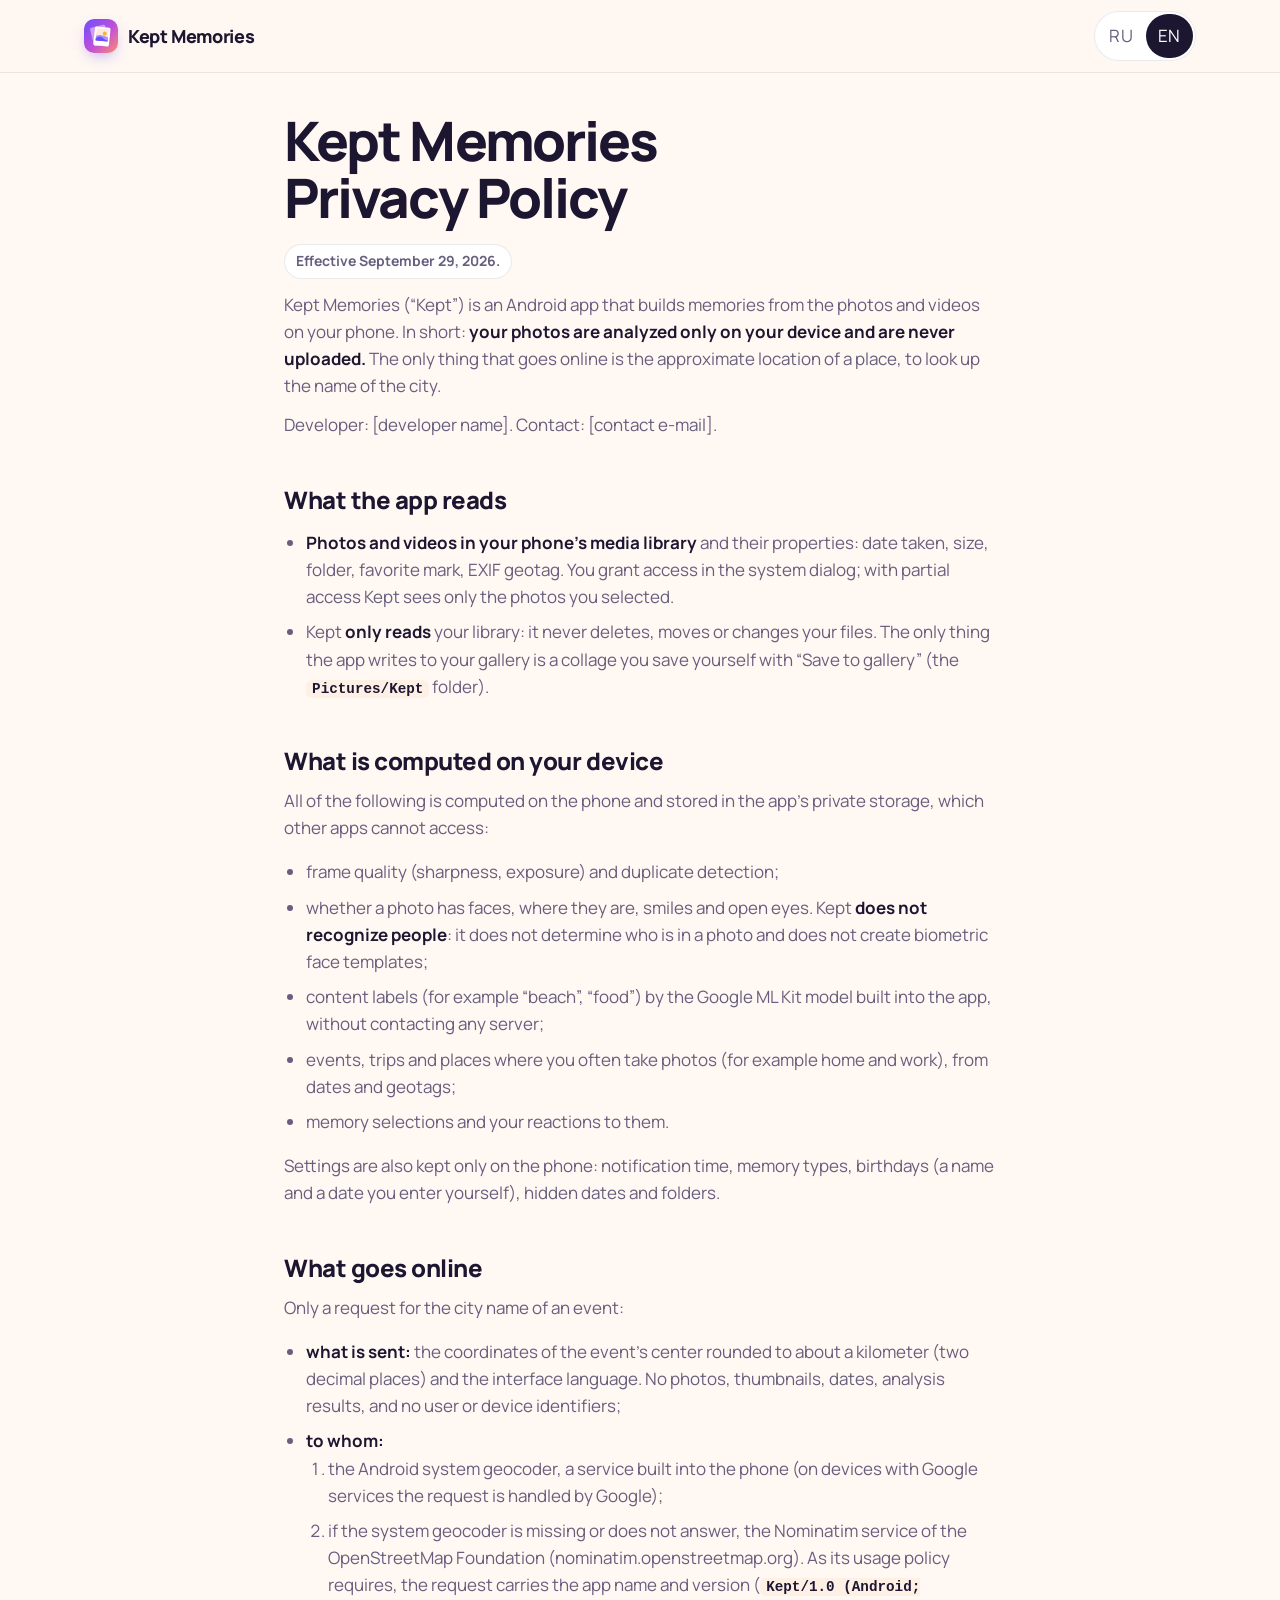
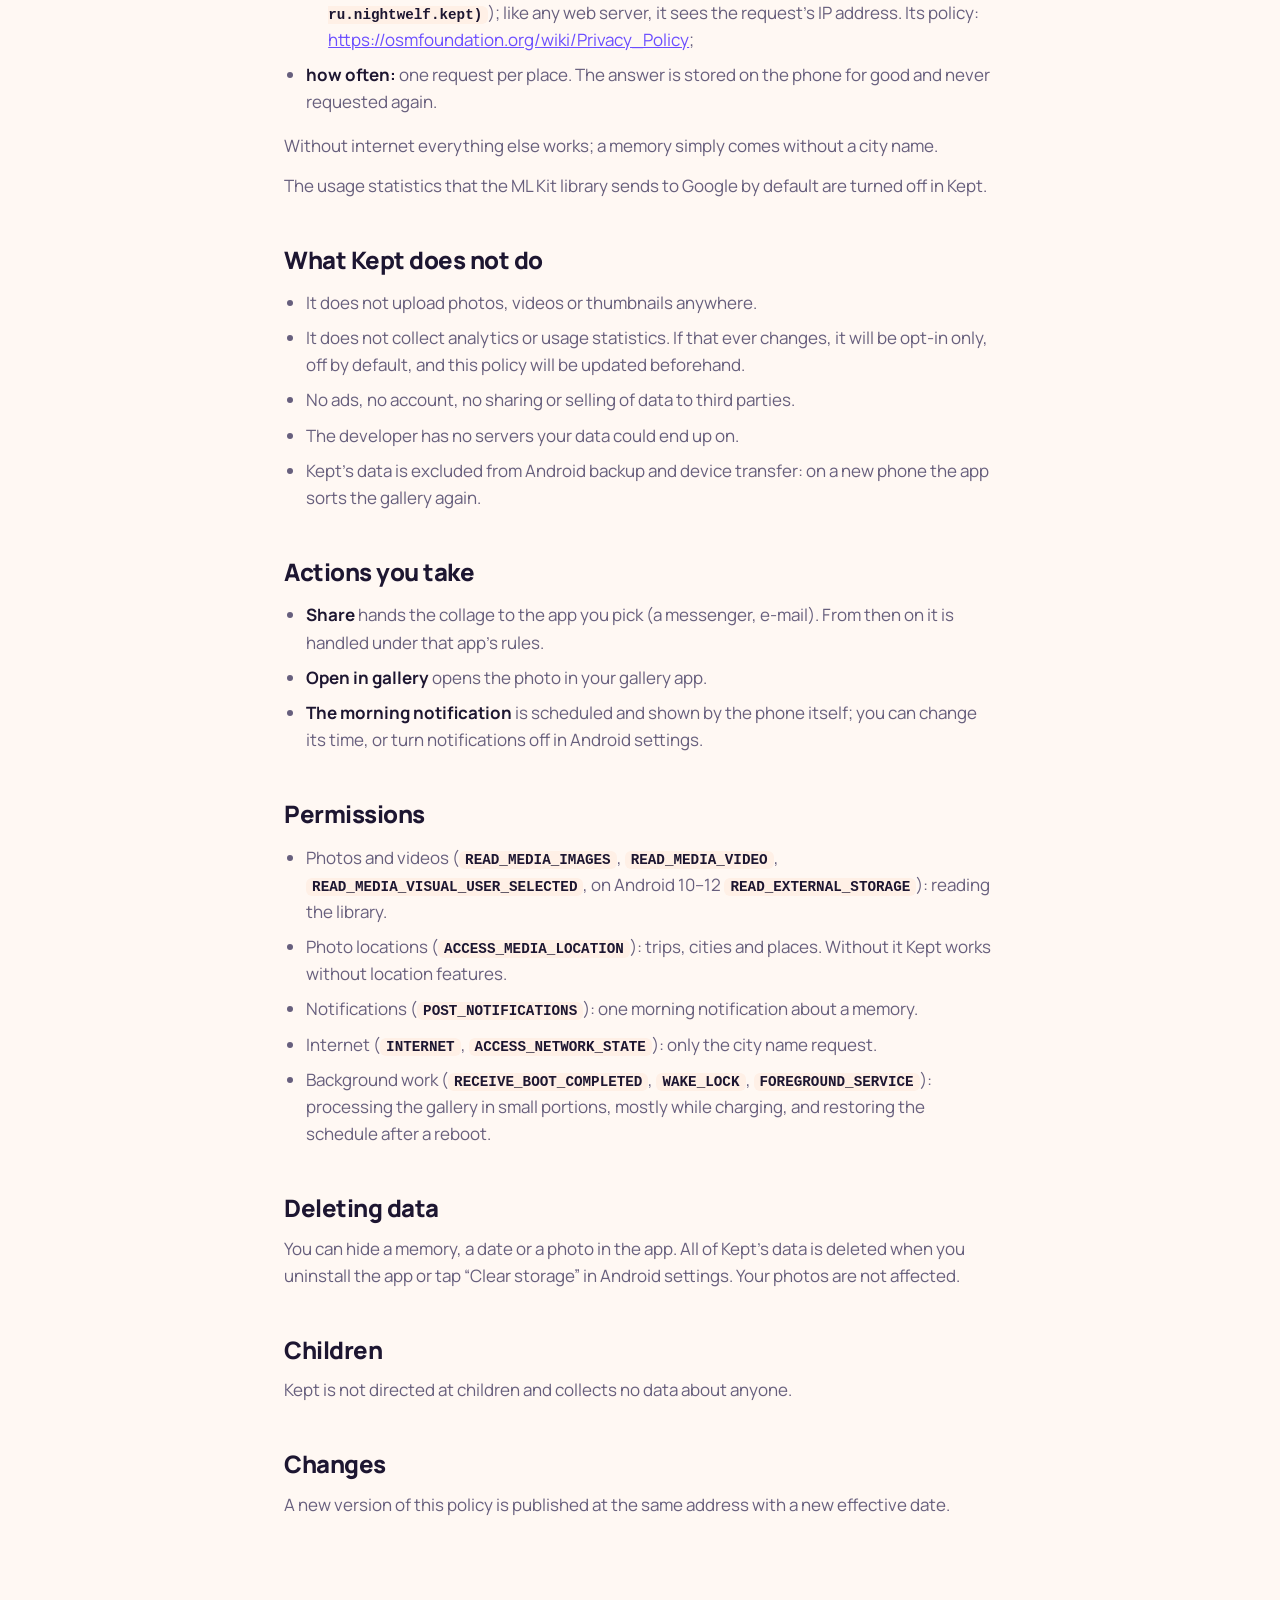
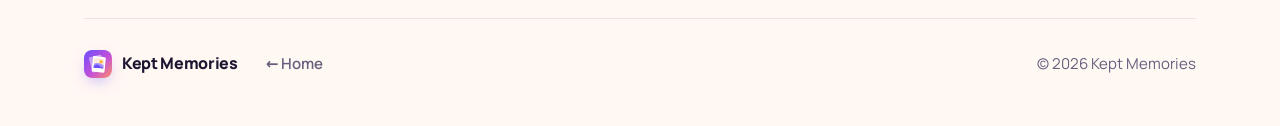
==== privacy-en.html @ e90a2838 "init" ====
<!doctype html>
<html lang="en">
<head>
  <meta charset="utf-8">
  <meta name="viewport" content="width=device-width, initial-scale=1">
  <title>Privacy Policy — Kept Memories</title>
  <meta name="description" content="How Kept Memories handles data: photos are analyzed only on your phone and never uploaded.">
  <meta name="theme-color" content="#6b4eff">
  <link rel="icon" href="assets/favicon.svg" type="image/svg+xml">
  <link rel="apple-touch-icon" href="assets/apple-touch-icon.png">
  <link rel="stylesheet" href="assets/style.css">
</head>
<body>

<header class="header is-scrolled">
  <div class="wrap">
    <a class="brand" href="./?lang=en"><img src="assets/favicon.svg" alt="" width="34" height="34"><span>Kept Memories</span></a>
    <nav class="lang" style="margin-left:auto" aria-label="Language">
      <a href="privacy.html">RU</a>
      <a href="privacy-en.html" aria-current="true">EN</a>
    </nav>
  </div>
</header>

<!-- The policy itself: edit it here, this page is its only copy. -->
<main class="wrap doc">
<h1 id="kept-memories-privacy-policy">Kept Memories Privacy Policy</h1>
<p>Effective September 29, 2026.</p>
<p>Kept Memories (“Kept”) is an Android app that builds memories from the photos and videos on your phone. In short: <strong>your photos are analyzed only on your device and are never uploaded.</strong> The only thing that goes online is the approximate location of a place, to look up the name of the city.</p>
<p>Developer: [developer name]. Contact: [contact e-mail].</p>
<h2 id="what-the-app-reads">What the app reads</h2>
<ul>
<li><strong>Photos and videos in your phone’s media library</strong> and their properties: date taken, size, folder, favorite mark, EXIF geotag. You grant access in the system dialog; with partial access Kept sees only the photos you selected.</li>
<li>Kept <strong>only reads</strong> your library: it never deletes, moves or changes your files. The only thing the app writes to your gallery is a collage you save yourself with “Save to gallery” (the <code>Pictures/Kept</code> folder).</li>
</ul>
<h2 id="what-is-computed-on-your-device">What is computed on your device</h2>
<p>All of the following is computed on the phone and stored in the app’s private storage, which other apps cannot access:</p>
<ul>
<li>frame quality (sharpness, exposure) and duplicate detection;</li>
<li>whether a photo has faces, where they are, smiles and open eyes. Kept <strong>does not recognize people</strong>: it does not determine who is in a photo and does not create biometric face templates;</li>
<li>content labels (for example “beach”, “food”) by the Google ML Kit model built into the app, without contacting any server;</li>
<li>events, trips and places where you often take photos (for example home and work), from dates and geotags;</li>
<li>memory selections and your reactions to them.</li>
</ul>
<p>Settings are also kept only on the phone: notification time, memory types, birthdays (a name and a date you enter yourself), hidden dates and folders.</p>
<h2 id="what-goes-online">What goes online</h2>
<p>Only a request for the city name of an event:</p>
<ul>
<li><strong>what is sent:</strong> the coordinates of the event’s center rounded to about a kilometer (two decimal places) and the interface language. No photos, thumbnails, dates, analysis results, and no user or device identifiers;</li>
<li><strong>to whom:</strong>
<ol type="1">
<li>the Android system geocoder, a service built into the phone (on devices with Google services the request is handled by Google);</li>
<li>if the system geocoder is missing or does not answer, the Nominatim service of the OpenStreetMap Foundation (nominatim.openstreetmap.org). As its usage policy requires, the request carries the app name and version (<code>Kept/1.0 (Android; ru.nightwelf.kept)</code>); like any web server, it sees the request’s IP address. Its policy: <a href="https://osmfoundation.org/wiki/Privacy_Policy" class="uri">https://osmfoundation.org/wiki/Privacy_Policy</a>;</li>
</ol></li>
<li><strong>how often:</strong> one request per place. The answer is stored on the phone for good and never requested again.</li>
</ul>
<p>Without internet everything else works; a memory simply comes without a city name.</p>
<p>The usage statistics that the ML Kit library sends to Google by default are turned off in Kept.</p>
<h2 id="what-kept-does-not-do">What Kept does not do</h2>
<ul>
<li>It does not upload photos, videos or thumbnails anywhere.</li>
<li>It does not collect analytics or usage statistics. If that ever changes, it will be opt-in only, off by default, and this policy will be updated beforehand.</li>
<li>No ads, no account, no sharing or selling of data to third parties.</li>
<li>The developer has no servers your data could end up on.</li>
<li>Kept’s data is excluded from Android backup and device transfer: on a new phone the app sorts the gallery again.</li>
</ul>
<h2 id="actions-you-take">Actions you take</h2>
<ul>
<li><strong>Share</strong> hands the collage to the app you pick (a messenger, e-mail). From then on it is handled under that app’s rules.</li>
<li><strong>Open in gallery</strong> opens the photo in your gallery app.</li>
<li><strong>The morning notification</strong> is scheduled and shown by the phone itself; you can change its time, or turn notifications off in Android settings.</li>
</ul>
<h2 id="permissions">Permissions</h2>
<ul>
<li>Photos and videos (<code>READ_MEDIA_IMAGES</code>, <code>READ_MEDIA_VIDEO</code>, <code>READ_MEDIA_VISUAL_USER_SELECTED</code>, on Android 10–12 <code>READ_EXTERNAL_STORAGE</code>): reading the library.</li>
<li>Photo locations (<code>ACCESS_MEDIA_LOCATION</code>): trips, cities and places. Without it Kept works without location features.</li>
<li>Notifications (<code>POST_NOTIFICATIONS</code>): one morning notification about a memory.</li>
<li>Internet (<code>INTERNET</code>, <code>ACCESS_NETWORK_STATE</code>): only the city name request.</li>
<li>Background work (<code>RECEIVE_BOOT_COMPLETED</code>, <code>WAKE_LOCK</code>, <code>FOREGROUND_SERVICE</code>): processing the gallery in small portions, mostly while charging, and restoring the schedule after a reboot.</li>
</ul>
<h2 id="deleting-data">Deleting data</h2>
<p>You can hide a memory, a date or a photo in the app. All of Kept’s data is deleted when you uninstall the app or tap “Clear storage” in Android settings. Your photos are not affected.</p>
<h2 id="children">Children</h2>
<p>Kept is not directed at children and collects no data about anyone.</p>
<h2 id="changes">Changes</h2>
<p>A new version of this policy is published at the same address with a new effective date.</p>
</main>

<footer class="footer">
  <div class="wrap">
    <a class="brand" href="./?lang=en"><img src="assets/favicon.svg" alt="" width="28" height="28"><span>Kept Memories</span></a>
    <a href="./?lang=en">← Home</a>
    <span class="copy">© 2026 Kept Memories</span>
  </div>
</footer>

</body>
</html>
---- assets/style.css ----
/* Kept Memories — site styles. Fonts are self-hosted: a privacy site does
   not hand visitors' IPs to a font CDN. */

@font-face {
  font-family: "Manrope";
  src: url("fonts/manrope-cyrillic.woff2") format("woff2");
  font-weight: 400 800;
  font-display: swap;
  unicode-range: U+0301, U+0400-045F, U+0490-0491, U+04B0-04B1, U+2116;
}
@font-face {
  font-family: "Manrope";
  src: url("fonts/manrope-latin.woff2") format("woff2");
  font-weight: 400 800;
  font-display: swap;
  unicode-range: U+0000-00FF, U+0131, U+0152-0153, U+02BB-02BC, U+02C6, U+02DA,
    U+02DC, U+0304, U+0308, U+0329, U+2000-206F, U+20AC, U+2122, U+2191, U+2193,
    U+2212, U+2215, U+FEFF, U+FFFD;
}
@font-face {
  font-family: "Playfair Display";
  font-style: italic;
  src: url("fonts/playfair-display-cyrillic.woff2") format("woff2");
  font-weight: 500 700;
  font-display: swap;
  unicode-range: U+0301, U+0400-045F, U+0490-0491, U+04B0-04B1, U+2116;
}
@font-face {
  font-family: "Playfair Display";
  font-style: italic;
  src: url("fonts/playfair-display-latin.woff2") format("woff2");
  font-weight: 500 700;
  font-display: swap;
  unicode-range: U+0000-00FF, U+0131, U+0152-0153, U+02BB-02BC, U+02C6, U+02DA,
    U+02DC, U+0304, U+0308, U+0329, U+2000-206F, U+20AC, U+2122, U+2191, U+2193,
    U+2212, U+2215, U+FEFF, U+FFFD;
}

:root {
  --violet: #6b4eff;
  --magenta: #c24fd8;
  --coral: #ff8f6b;
  --sun: #ffb02e;
  --grad: linear-gradient(115deg, var(--violet) 0%, var(--magenta) 52%, var(--coral) 100%);

  --bg: #fff8f3;
  --bg-soft: #fff0e6;
  --surface: #ffffff;
  --text: #1d1631;
  --muted: #675f7d;
  --line: rgba(29, 22, 49, 0.09);
  --shadow: 0 1px 2px rgba(29, 22, 49, 0.04), 0 24px 48px -24px rgba(76, 44, 170, 0.28);
  --btn-bg: #1d1631;
  --btn-text: #ffffff;

  --radius: 28px;
  --wrap: 1160px;
  --gutter: 24px;
  --ease: cubic-bezier(0.2, 0.7, 0.2, 1);

  color-scheme: light;
}

@media (prefers-color-scheme: dark) {
  :root {
    --bg: #0e0a19;
    --bg-soft: #150f25;
    --surface: #1a1330;
    --text: #f4efff;
    --muted: #a99fc4;
    --line: rgba(255, 255, 255, 0.09);
    --shadow: 0 1px 2px rgba(0, 0, 0, 0.3), 0 24px 48px -24px rgba(0, 0, 0, 0.7);
    --btn-bg: #ffffff;
    --btn-text: #1d1631;
    color-scheme: dark;
  }
}

/* Both languages live in the page; the other one is hidden. */
html[lang="ru"] [lang="en"],
html[lang="en"] [lang="ru"] {
  display: none !important;
}

*,
*::before,
*::after {
  box-sizing: border-box;
}

html {
  scroll-behavior: smooth;
  scroll-padding-top: 88px;
  -webkit-text-size-adjust: 100%;
}

body {
  margin: 0;
  background: var(--bg);
  color: var(--text);
  font: 400 17px/1.6 "Manrope", system-ui, -apple-system, "Segoe UI", Roboto, sans-serif;
  -webkit-font-smoothing: antialiased;
  overflow-x: hidden;
}

img,
svg {
  display: block;
  max-width: 100%;
}

a {
  color: inherit;
}

:focus-visible {
  outline: 3px solid var(--violet);
  outline-offset: 3px;
  border-radius: 8px;
}

h1,
h2,
h3 {
  margin: 0;
  font-weight: 800;
  letter-spacing: -0.035em;
  line-height: 1.05;
  text-wrap: balance;
}

p {
  margin: 0;
  text-wrap: pretty;
}

em {
  font-family: "Playfair Display", Georgia, serif;
  font-style: italic;
  font-weight: 600;
  letter-spacing: -0.01em;
  background: var(--grad);
  -webkit-background-clip: text;
  background-clip: text;
  color: transparent;
  padding: 0 0.04em;
}

.wrap {
  width: 100%;
  max-width: var(--wrap);
  margin: 0 auto;
  padding: 0 var(--gutter);
}

.ic {
  width: 24px;
  height: 24px;
  fill: currentColor;
  flex: none;
}

.sprite {
  position: absolute;
  width: 0;
  height: 0;
  overflow: hidden;
}

.skip {
  position: absolute;
  left: -999px;
  top: 8px;
  z-index: 100;
  padding: 10px 16px;
  border-radius: 12px;
  background: var(--btn-bg);
  color: var(--btn-text);
}
.skip:focus {
  left: 8px;
}

/* ---------- Header ---------- */

.header {
  position: sticky;
  top: 0;
  z-index: 50;
  transition: background-color 0.3s, box-shadow 0.3s;
}
.header.is-scrolled {
  background: color-mix(in srgb, var(--bg) 78%, transparent);
  -webkit-backdrop-filter: saturate(160%) blur(16px);
  backdrop-filter: saturate(160%) blur(16px);
  box-shadow: 0 1px 0 var(--line);
}
.header .wrap {
  display: flex;
  align-items: center;
  gap: 24px;
  height: 72px;
}

.brand {
  display: inline-flex;
  align-items: center;
  gap: 10px;
  font-weight: 800;
  font-size: 18px;
  letter-spacing: -0.02em;
  text-decoration: none;
}
.brand img {
  width: 34px;
  height: 34px;
  border-radius: 10px;
  box-shadow: 0 6px 16px -6px rgba(107, 78, 255, 0.6);
}

.nav {
  display: flex;
  gap: 28px;
  margin-left: auto;
}
.nav a {
  color: var(--muted);
  font-size: 15px;
  font-weight: 600;
  text-decoration: none;
  transition: color 0.2s;
}
.nav a:hover {
  color: var(--text);
}

.lang {
  display: inline-flex;
  padding: 3px;
  border-radius: 999px;
  background: var(--surface);
  box-shadow: inset 0 0 0 1px var(--line);
}
.lang button,
.lang a {
  border: 0;
  background: none;
  color: var(--muted);
  font: 700 13px/1 inherit;
  font-family: inherit;
  letter-spacing: 0.04em;
  padding: 8px 12px;
  border-radius: 999px;
  cursor: pointer;
  text-decoration: none;
  transition: background-color 0.2s, color 0.2s;
}
.lang [aria-pressed="true"],
.lang [aria-current="true"] {
  background: var(--btn-bg);
  color: var(--btn-text);
}

/* ---------- Hero ---------- */

.hero {
  position: relative;
  padding: 40px 0 24px;
  isolation: isolate;
}

.aurora {
  position: absolute;
  inset: -120px 0 0;
  z-index: -1;
  overflow: hidden;
  pointer-events: none;
}
.aurora span {
  position: absolute;
  border-radius: 50%;
  filter: blur(70px);
  opacity: 0.55;
  animation: drift 22s var(--ease) infinite alternate;
}
.aurora span:nth-child(1) {
  width: 520px;
  height: 520px;
  left: -140px;
  top: 40px;
  background: #b9a8ff;
}
.aurora span:nth-child(2) {
  width: 460px;
  height: 460px;
  right: -80px;
  top: -40px;
  background: #ffc2a8;
  animation-delay: -7s;
}
.aurora span:nth-child(3) {
  width: 420px;
  height: 420px;
  left: 45%;
  top: 360px;
  background: #f3b0ea;
  animation-delay: -14s;
}
@media (prefers-color-scheme: dark) {
  .aurora span {
    opacity: 0.28;
  }
}
@keyframes drift {
  to {
    transform: translate(60px, 40px) scale(1.15);
  }
}

.hero .wrap {
  display: grid;
  grid-template-columns: 1.05fr 1fr;
  align-items: center;
  gap: 48px;
}

.eyebrow {
  display: inline-flex;
  align-items: center;
  gap: 8px;
  padding: 7px 14px 7px 8px;
  border-radius: 999px;
  background: var(--surface);
  box-shadow: inset 0 0 0 1px var(--line), var(--shadow);
  font-size: 14px;
  font-weight: 700;
  color: var(--muted);
}
.eyebrow i {
  display: grid;
  place-items: center;
  width: 24px;
  height: 24px;
  border-radius: 50%;
  background: var(--grad);
  color: #fff;
}
.eyebrow .ic {
  width: 14px;
  height: 14px;
}

.hero h1 {
  margin: 22px 0 22px;
  font-size: clamp(2.6rem, 1.4rem + 3.8vw, 4.4rem);
  line-height: 1.02;
}
.lead {
  max-width: 34em;
  font-size: clamp(1.05rem, 0.98rem + 0.35vw, 1.22rem);
  color: var(--muted);
}

.stores {
  display: flex;
  flex-wrap: wrap;
  gap: 12px;
  margin-top: 34px;
}
.store {
  display: inline-flex;
  align-items: center;
  gap: 12px;
  min-width: 190px;
  padding: 12px 22px 12px 16px;
  border-radius: 18px;
  background: var(--btn-bg);
  color: var(--btn-text);
  text-decoration: none;
  line-height: 1.15;
  box-shadow: 0 18px 32px -18px rgba(29, 22, 49, 0.7);
  transition: transform 0.25s var(--ease), box-shadow 0.25s;
}
.store:hover {
  transform: translateY(-2px);
}
.store small {
  display: block;
  font-size: 12px;
  font-weight: 600;
  opacity: 0.7;
}
.store b {
  font-size: 18px;
  font-weight: 800;
  letter-spacing: -0.01em;
}
.store .ic {
  width: 28px;
  height: 28px;
}
.store[aria-disabled="true"] {
  cursor: default;
}

.facts {
  display: flex;
  flex-wrap: wrap;
  gap: 8px 22px;
  margin: 26px 0 0;
  padding: 0;
  list-style: none;
  color: var(--muted);
  font-size: 15px;
  font-weight: 600;
}
.facts li {
  display: inline-flex;
  align-items: center;
  gap: 7px;
}
.facts .ic {
  width: 18px;
  height: 18px;
  color: var(--violet);
}

/* Hero visual: phone with a story, a notification, two polaroids. */

.visual {
  position: relative;
  display: grid;
  place-items: center;
  min-height: 680px;
  perspective: 1400px;
}

.phone {
  position: relative;
  z-index: 2;
  width: 300px;
  height: 624px;
  padding: 11px;
  border-radius: 52px;
  background: linear-gradient(145deg, #2a2240, #0b0814 60%);
  box-shadow:
    inset 0 0 0 1.5px rgba(255, 255, 255, 0.14),
    0 60px 90px -40px rgba(60, 30, 140, 0.55),
    0 30px 50px -30px rgba(0, 0, 0, 0.5);
  transform: rotateX(var(--rx, 0deg)) rotateY(var(--ry, 0deg));
  transition: transform 0.6s var(--ease);
  cursor: pointer;
  user-select: none;
  -webkit-tap-highlight-color: transparent;
}
.screen {
  position: relative;
  height: 100%;
  border-radius: 42px;
  overflow: hidden;
  background: #0b0814;
}
.slide {
  position: absolute;
  inset: 0;
  margin: 0;
  opacity: 0;
  transition: opacity 0.7s ease;
}
.slide.is-active {
  opacity: 1;
}
.slide > svg {
  width: 100%;
  height: 100%;
  transform-origin: var(--ox, 50%) var(--oy, 50%);
}
.slide.is-active > svg {
  animation: kenburns 5.6s ease-out both;
}
@keyframes kenburns {
  from {
    transform: scale(1.02);
  }
  to {
    transform: scale(1.14);
  }
}
.screen::before,
.screen::after {
  content: "";
  position: absolute;
  left: 0;
  right: 0;
  z-index: 1;
  pointer-events: none;
}
.screen::before {
  top: 0;
  height: 130px;
  background: linear-gradient(rgba(10, 6, 24, 0.5), transparent);
}
.screen::after {
  bottom: 0;
  height: 240px;
  background: linear-gradient(transparent, rgba(10, 6, 24, 0.72));
}

.status {
  position: absolute;
  z-index: 2;
  top: 14px;
  left: 28px;
  right: 24px;
  display: flex;
  align-items: center;
  justify-content: space-between;
  color: #fff;
  font-size: 13px;
  font-weight: 700;
}
.status i {
  width: 88px;
  height: 24px;
  border-radius: 999px;
  background: #000;
}
.status span:last-child {
  display: flex;
  gap: 4px;
}
.status span:last-child b {
  width: 5px;
  border-radius: 2px;
  background: #fff;
}

.bars {
  position: absolute;
  z-index: 2;
  top: 52px;
  left: 16px;
  right: 16px;
  display: flex;
  gap: 5px;
}
.bars i {
  flex: 1;
  height: 3px;
  border-radius: 3px;
  background: rgba(255, 255, 255, 0.35);
  overflow: hidden;
}
.bars b {
  display: block;
  height: 100%;
  width: 0;
  background: #fff;
}
.bars i.is-done b {
  width: 100%;
}
.bars i.is-active b {
  animation: fill 5s linear forwards;
}
@keyframes fill {
  to {
    width: 100%;
  }
}
.phone:hover .bars b,
.phone:hover .slide > svg {
  animation-play-state: paused;
}

.caption {
  position: absolute;
  z-index: 2;
  left: 22px;
  right: 22px;
  bottom: 74px;
  color: #fff;
  transition: opacity 0.5s;
}
.slide:not(.is-active) .caption {
  opacity: 0;
}
.caption small {
  display: block;
  margin-bottom: 4px;
  font-size: 12px;
  font-weight: 700;
  letter-spacing: 0.06em;
  text-transform: uppercase;
  opacity: 0.8;
}
.caption strong {
  display: block;
  font-size: 27px;
  line-height: 1.1;
  font-weight: 800;
  letter-spacing: -0.03em;
}

.actions {
  position: absolute;
  z-index: 2;
  left: 22px;
  right: 22px;
  bottom: 24px;
  display: flex;
  gap: 10px;
  color: #fff;
}
.actions > span {
  display: grid;
  place-items: center;
  width: 38px;
  height: 38px;
  border-radius: 50%;
  background: rgba(255, 255, 255, 0.18);
  -webkit-backdrop-filter: blur(8px);
  backdrop-filter: blur(8px);
}
.actions > span:first-child {
  margin-right: auto;
  width: auto;
  padding: 0 14px;
  border-radius: 999px;
  font-size: 13px;
  font-weight: 700;
}
.actions .ic {
  width: 18px;
  height: 18px;
}

.notif {
  position: absolute;
  z-index: 3;
  top: 150px;
  left: -40px;
  display: flex;
  gap: 12px;
  width: 290px;
  padding: 14px 16px;
  border-radius: 22px;
  background: color-mix(in srgb, var(--surface) 82%, transparent);
  -webkit-backdrop-filter: blur(18px) saturate(160%);
  backdrop-filter: blur(18px) saturate(160%);
  box-shadow: inset 0 0 0 1px var(--line), 0 24px 40px -20px rgba(40, 20, 100, 0.45);
  font-size: 14px;
  line-height: 1.35;
  animation: float 7s ease-in-out infinite;
}
.notif img {
  width: 38px;
  height: 38px;
  border-radius: 11px;
}
.notif p {
  color: var(--muted);
}
.notif p:first-child {
  display: flex;
  justify-content: space-between;
  font-size: 12px;
  font-weight: 700;
}
.notif strong {
  display: block;
  color: var(--text);
  font-weight: 800;
}

.polaroid {
  position: absolute;
  z-index: 1;
  width: 172px;
  padding: 10px 10px 0;
  border-radius: 8px;
  background: #fff;
  box-shadow: 0 30px 50px -24px rgba(40, 20, 100, 0.5);
  animation: float 9s ease-in-out infinite;
}
.polaroid svg {
  width: 100%;
  aspect-ratio: 1;
  border-radius: 3px;
}
.polaroid figcaption {
  padding: 8px 2px 10px;
  color: #3a2f55;
  font: italic 600 17px/1.2 "Playfair Display", Georgia, serif;
  text-align: center;
}
.polaroid.p1 {
  right: -64px;
  top: 84px;
  rotate: 8deg;
  animation-delay: -3s;
}
.polaroid.p2 {
  left: -20px;
  bottom: -18px;
  rotate: -9deg;
  animation-delay: -6s;
}
@keyframes float {
  50% {
    translate: 0 -12px;
  }
}

/* ---------- Sections ---------- */

.section {
  padding: 110px 0;
}
.head {
  max-width: 760px;
  margin-bottom: 56px;
}
.kicker {
  display: inline-block;
  margin-bottom: 16px;
  color: var(--violet);
  font-size: 14px;
  font-weight: 800;
  letter-spacing: 0.12em;
  text-transform: uppercase;
}
.head h2 {
  font-size: clamp(2.1rem, 1.3rem + 2.8vw, 3.5rem);
}
.head p {
  margin-top: 18px;
  color: var(--muted);
  font-size: 1.12rem;
}

.card {
  position: relative;
  padding: 30px;
  border-radius: var(--radius);
  background: var(--surface);
  box-shadow: inset 0 0 0 1px var(--line), var(--shadow);
  transition: transform 0.35s var(--ease), box-shadow 0.35s;
}
.card h3 {
  font-size: 1.3rem;
  letter-spacing: -0.02em;
  line-height: 1.2;
}
.card p {
  margin-top: 10px;
  color: var(--muted);
}

/* Steps */

.steps {
  display: grid;
  grid-template-columns: repeat(3, 1fr);
  gap: 20px;
  counter-reset: step;
}
.step {
  padding-top: 34px;
}
.step::before {
  counter-increment: step;
  content: "0" counter(step);
  display: block;
  margin-bottom: 26px;
  font: italic 600 64px/1 "Playfair Display", Georgia, serif;
  background: var(--grad);
  -webkit-background-clip: text;
  background-clip: text;
  color: transparent;
}
.step .ic {
  position: absolute;
  top: 34px;
  right: 30px;
  width: 30px;
  height: 30px;
  color: var(--line);
  color: color-mix(in srgb, var(--violet) 30%, transparent);
}

/* Features bento */

.bento {
  display: grid;
  grid-template-columns: repeat(3, 1fr);
  gap: 20px;
}
.bento .card:hover {
  transform: translateY(-4px);
}
.badge {
  display: grid;
  place-items: center;
  width: 52px;
  height: 52px;
  margin-bottom: 22px;
  border-radius: 16px;
  color: #fff;
  background: linear-gradient(135deg, var(--c1, var(--violet)), var(--c2, var(--magenta)));
  box-shadow: 0 12px 24px -12px var(--c1, var(--violet));
}
.wide {
  grid-column: span 2;
  display: grid;
  grid-template-columns: 1fr 1.15fr;
  gap: 28px;
  align-items: center;
  overflow: hidden;
}

.tiles {
  display: grid;
  grid-template-columns: repeat(4, 1fr);
  gap: 10px;
}
.tile {
  position: relative;
  aspect-ratio: 1;
  border-radius: 14px;
  overflow: hidden;
  background: var(--bg-soft);
  transition:
    filter 0.6s var(--ease) var(--d, 0s),
    opacity 0.6s var(--ease) var(--d, 0s),
    transform 0.6s var(--ease) var(--d, 0s);
}
.tile svg {
  width: 100%;
  height: 100%;
}
.tile.bad {
  display: grid;
  place-items: center;
  align-content: center;
  gap: 4px;
  color: var(--muted);
  font-size: 11px;
  font-weight: 700;
  text-align: center;
  box-shadow: inset 0 0 0 1px var(--line);
}
.tile.bad svg {
  width: 26px;
  height: 26px;
}
.tile::after {
  position: absolute;
  top: 6px;
  right: 6px;
  display: grid;
  place-items: center;
  width: 20px;
  height: 20px;
  border-radius: 50%;
  font-size: 12px;
  font-weight: 800;
  line-height: 1;
  color: #fff;
  opacity: 0;
  transform: scale(0.4);
  transition: opacity 0.4s var(--ease) var(--d, 0s), transform 0.4s var(--ease) var(--d, 0s);
}
.tile.good::after {
  content: "✓";
  background: #22b573;
}
.tile.bad::after {
  content: "✕";
  background: #e5484d;
}
.is-in .tile::after {
  opacity: 1;
  transform: none;
}
.is-in .tile.bad {
  filter: grayscale(1);
  opacity: 0.4;
  transform: scale(0.9);
}

/* Privacy */

.privacy {
  padding: 40px 0;
}
.island {
  position: relative;
  overflow: hidden;
  padding: 80px 64px;
  border-radius: 44px;
  background: #120c24;
  color: #f4efff;
  isolation: isolate;
  box-shadow: inset 0 0 0 1px rgba(255, 255, 255, 0.06);
}
.island::before,
.island::after {
  content: "";
  position: absolute;
  z-index: -1;
  border-radius: 50%;
  filter: blur(80px);
}
.island::before {
  width: 520px;
  height: 520px;
  right: -160px;
  top: -200px;
  background: rgba(107, 78, 255, 0.55);
}
.island::after {
  width: 420px;
  height: 420px;
  left: -140px;
  bottom: -220px;
  background: rgba(194, 79, 216, 0.4);
}
.island .kicker {
  color: #b9a8ff;
}
.island .head p,
.island .muted {
  color: #b7aed2;
}

.privacy-grid {
  display: grid;
  grid-template-columns: 1fr 1.2fr;
  gap: 48px;
  align-items: start;
}
.checks {
  display: grid;
  gap: 16px;
  margin: 0;
  padding: 0;
  list-style: none;
  font-weight: 600;
}
.checks li {
  display: flex;
  gap: 14px;
  align-items: flex-start;
}
.checks .ic {
  width: 26px;
  height: 26px;
  padding: 4px;
  border-radius: 50%;
  background: rgba(185, 168, 255, 0.16);
  color: #cbbfff;
}

.flow {
  display: grid;
  grid-template-columns: 1fr 120px 1fr;
  align-items: center;
  gap: 0;
}
.node {
  padding: 22px;
  border-radius: 24px;
  background: rgba(255, 255, 255, 0.05);
  box-shadow: inset 0 0 0 1px rgba(255, 255, 255, 0.1);
}
.node-title {
  display: flex;
  align-items: center;
  gap: 8px;
  margin-bottom: 12px;
  font-weight: 800;
}
.node-title .ic {
  width: 20px;
  height: 20px;
  color: #cbbfff;
}
.node ul {
  display: grid;
  gap: 8px;
  margin: 0;
  padding: 0;
  list-style: none;
  font-size: 14px;
  color: #d9d2ee;
}
.node li {
  padding: 8px 12px;
  border-radius: 12px;
  background: rgba(255, 255, 255, 0.06);
}
.node p {
  font-size: 14px;
  color: #b7aed2;
}
.node-note {
  display: flex;
  align-items: center;
  gap: 6px;
  margin-top: 12px;
  font-size: 13px;
  font-weight: 700;
  color: #8ee6b7;
}
.node-note .ic {
  width: 16px;
  height: 16px;
}

.track {
  position: relative;
  height: 44px;
  margin: 0 -1px;
}
.track::before {
  content: "";
  position: absolute;
  left: 0;
  right: 0;
  top: 50%;
  height: 2px;
  background: repeating-linear-gradient(90deg, rgba(255, 255, 255, 0.35) 0 6px, transparent 6px 12px);
}
.chip {
  position: absolute;
  top: 50%;
  left: 0;
  padding: 6px 10px;
  border-radius: 999px;
  font-size: 12px;
  font-weight: 800;
  white-space: nowrap;
  translate: 0 -50%;
  opacity: 0;
  animation: 6s var(--ease) infinite;
}
.chip-out {
  background: #fff;
  color: #1d1631;
  animation-name: go;
}
.chip-in {
  background: var(--grad);
  color: #fff;
  animation-name: back;
}
@keyframes go {
  0% {
    left: 0;
    transform: translateX(-30%);
    opacity: 0;
  }
  8% {
    opacity: 1;
  }
  40% {
    opacity: 1;
  }
  46%,
  100% {
    left: 100%;
    transform: translateX(-70%);
    opacity: 0;
  }
}
@keyframes back {
  0%,
  50% {
    left: 100%;
    transform: translateX(-70%);
    opacity: 0;
  }
  58% {
    opacity: 1;
  }
  90% {
    opacity: 1;
  }
  96%,
  100% {
    left: 0;
    transform: translateX(-30%);
    opacity: 0;
  }
}

.flow-foot {
  margin-top: 26px;
  font-size: 15px;
}
.more {
  display: inline-flex;
  align-items: center;
  gap: 6px;
  margin-top: 18px;
  color: #fff;
  font-weight: 800;
  text-decoration: none;
  border-bottom: 2px solid rgba(255, 255, 255, 0.3);
  transition: border-color 0.2s;
}
.more:hover {
  border-color: #fff;
}
.more .ic {
  width: 18px;
  height: 18px;
}

/* FAQ */

.faq {
  display: grid;
  grid-template-columns: 1fr 1.6fr;
  gap: 56px;
  align-items: start;
}
.faq .head {
  position: sticky;
  top: 100px;
  margin: 0;
}
.qa {
  display: grid;
  gap: 12px;
}
details {
  border-radius: 22px;
  background: var(--surface);
  box-shadow: inset 0 0 0 1px var(--line);
  transition: box-shadow 0.3s;
}
details[open] {
  box-shadow: inset 0 0 0 1px var(--line), var(--shadow);
}
summary {
  display: flex;
  align-items: center;
  justify-content: space-between;
  gap: 16px;
  padding: 22px 24px;
  font-size: 1.08rem;
  font-weight: 700;
  cursor: pointer;
  list-style: none;
}
summary::-webkit-details-marker {
  display: none;
}
summary::after {
  content: "";
  flex: none;
  width: 28px;
  height: 28px;
  border-radius: 50%;
  background:
    linear-gradient(currentColor, currentColor) center / 12px 2px no-repeat,
    linear-gradient(currentColor, currentColor) center / 2px 12px no-repeat,
    var(--bg-soft);
  transition: transform 0.3s var(--ease);
}
details[open] summary::after {
  transform: rotate(45deg);
}
details p {
  padding: 0 24px 22px;
  color: var(--muted);
}

/* Final call */

.final {
  padding: 40px 0 110px;
}
.final .island {
  display: grid;
  justify-items: center;
  text-align: center;
  background: var(--grad);
  padding: 90px 32px;
}
.final .island::before {
  background: rgba(255, 255, 255, 0.25);
}
.final .island::after {
  background: rgba(255, 255, 255, 0.16);
}
.final img {
  width: 96px;
  height: 96px;
  border-radius: 28px;
  box-shadow: 0 24px 40px -16px rgba(40, 10, 90, 0.6), inset 0 0 0 1px rgba(255, 255, 255, 0.3);
  animation: float 7s ease-in-out infinite;
}
.final h2 {
  margin-top: 30px;
  font-size: clamp(2.1rem, 1.3rem + 2.8vw, 3.5rem);
  color: #fff;
}
.final h2 em {
  background: none;
  color: #fff;
}
.final p {
  margin-top: 14px;
  color: rgba(255, 255, 255, 0.85);
  font-size: 1.12rem;
}
.final .stores {
  justify-content: center;
}
.final .store {
  background: #fff;
  color: #1d1631;
}

/* Footer */

.footer {
  padding: 0 0 48px;
  color: var(--muted);
  font-size: 15px;
}
.footer .wrap {
  display: flex;
  flex-wrap: wrap;
  align-items: center;
  gap: 16px 28px;
  padding-top: 32px;
  background: linear-gradient(var(--line), var(--line)) top / calc(100% - 2 * var(--gutter)) 1px no-repeat;
}
.footer .brand {
  color: var(--text);
  font-size: 16px;
}
.footer .brand img {
  width: 28px;
  height: 28px;
  border-radius: 8px;
}
.footer a:not(.brand) {
  text-decoration: none;
  font-weight: 600;
}
.footer a:not(.brand):hover {
  color: var(--text);
}
.footer .copy {
  margin-left: auto;
}

/* Reveal on scroll: only with JS, so the page reads without it. */

.js .reveal {
  opacity: 0;
  transform: translateY(28px);
  transition: opacity 0.9s var(--ease), transform 0.9s var(--ease);
  transition-delay: var(--delay, 0s);
}
.js .reveal.is-in {
  opacity: 1;
  transform: none;
}

/* ---------- Privacy policy page ---------- */

.doc {
  max-width: 760px;
  padding-top: 40px;
  padding-bottom: 100px;
}
.doc h1 {
  font-size: clamp(2.2rem, 1.5rem + 2.6vw, 3.4rem);
  margin-bottom: 18px;
}
.doc h2 {
  margin: 48px 0 14px;
  font-size: 1.5rem;
  letter-spacing: -0.02em;
}
.doc p,
.doc li {
  color: var(--muted);
}
.doc p + p {
  margin-top: 12px;
}
.doc strong {
  color: var(--text);
}
.doc ul,
.doc ol {
  padding-left: 1.3em;
}
.doc li + li {
  margin-top: 8px;
}
.doc a {
  color: var(--violet);
  overflow-wrap: anywhere;
}
.doc code {
  font: 600 0.84em/1.4 ui-monospace, "Cascadia Mono", monospace;
  padding: 1px 6px;
  border-radius: 6px;
  background: var(--bg-soft);
  color: var(--text);
  overflow-wrap: anywhere;
}
.doc > p:first-of-type {
  display: inline-block;
  padding: 6px 12px;
  border-radius: 999px;
  background: var(--surface);
  box-shadow: inset 0 0 0 1px var(--line);
  font-size: 14px;
  font-weight: 700;
}

/* ---------- Responsive ---------- */

@media (max-width: 980px) {
  .nav {
    display: none;
  }
  .lang {
    margin-left: auto;
  }
  .hero .wrap {
    grid-template-columns: 1fr;
    gap: 24px;
  }
  .hero {
    padding-bottom: 40px;
  }
  .steps,
  .privacy-grid,
  .faq {
    grid-template-columns: 1fr;
  }
  .bento {
    grid-template-columns: 1fr 1fr;
  }
  .faq .head {
    position: static;
  }
  .island {
    padding: 64px 32px;
  }
}

@media (max-width: 640px) {
  :root {
    --gutter: 16px;
  }
  body {
    font-size: 16px;
  }
  .header .wrap {
    height: 64px;
  }
  .brand span {
    font-size: 16px;
  }
  .visual {
    min-height: 600px;
    margin: 0 -16px;
    overflow: hidden;
  }
  .phone {
    width: 270px;
    height: 562px;
  }
  .notif {
    left: 12px;
    top: 24px;
    width: 250px;
  }
  .polaroid {
    width: 128px;
  }
  .caption small {
    font-size: 11px;
    letter-spacing: 0.03em;
  }
  .polaroid.p1 {
    right: -18px;
    top: 150px;
  }
  .polaroid.p2 {
    left: -14px;
    bottom: 20px;
  }
  .section {
    padding: 80px 0;
  }
  .bento {
    grid-template-columns: 1fr;
  }
  .wide {
    grid-column: auto;
    grid-template-columns: 1fr;
  }
  .card {
    padding: 24px;
  }
  .island {
    padding: 56px 20px;
    border-radius: 32px;
  }
  .flow {
    grid-template-columns: 1fr;
  }
  .track {
    height: 96px;
    width: 44px;
    margin: -1px auto;
  }
  .track::before {
    left: 50%;
    right: auto;
    top: 0;
    bottom: 0;
    width: 2px;
    height: auto;
    background: repeating-linear-gradient(rgba(255, 255, 255, 0.35) 0 6px, transparent 6px 12px);
  }
  .chip {
    left: 50%;
    top: 0;
    translate: -50% 0;
  }
  .chip-out {
    animation-name: go-down;
  }
  .chip-in {
    animation-name: back-up;
  }
  .footer .copy {
    margin-left: 0;
  }
  .store {
    flex: 1 1 180px;
  }
}

@keyframes go-down {
  0% {
    top: 0;
    opacity: 0;
  }
  8%,
  40% {
    opacity: 1;
  }
  46%,
  100% {
    top: calc(100% - 28px);
    opacity: 0;
  }
}
@keyframes back-up {
  0%,
  50% {
    top: calc(100% - 28px);
    opacity: 0;
  }
  58%,
  90% {
    opacity: 1;
  }
  96%,
  100% {
    top: 0;
    opacity: 0;
  }
}

@media (prefers-reduced-motion: reduce) {
  html {
    scroll-behavior: auto;
  }
  .aurora span,
  .notif,
  .polaroid,
  .final img,
  .slide.is-active > svg {
    animation: none;
  }
  .chip {
    animation-duration: 12s;
  }
  .js .reveal {
    opacity: 1;
    transform: none;
    transition: none;
  }
}
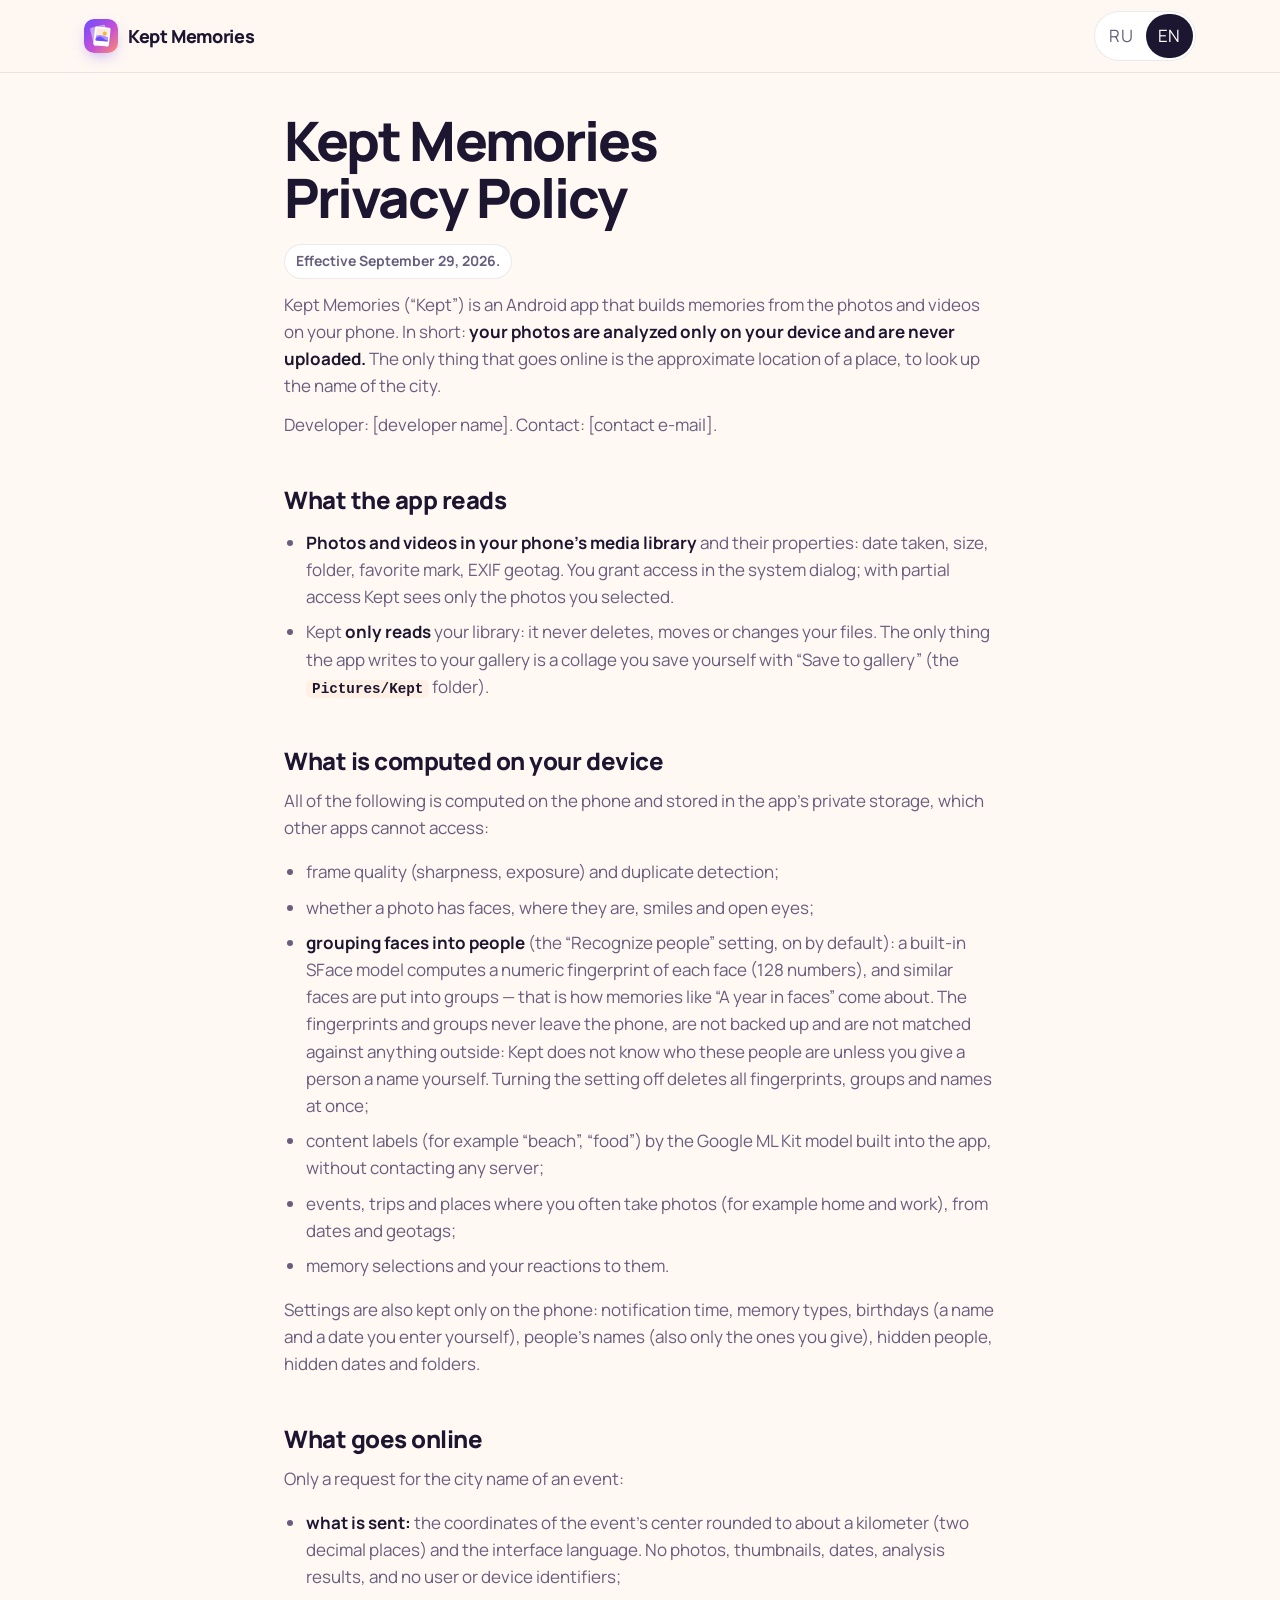
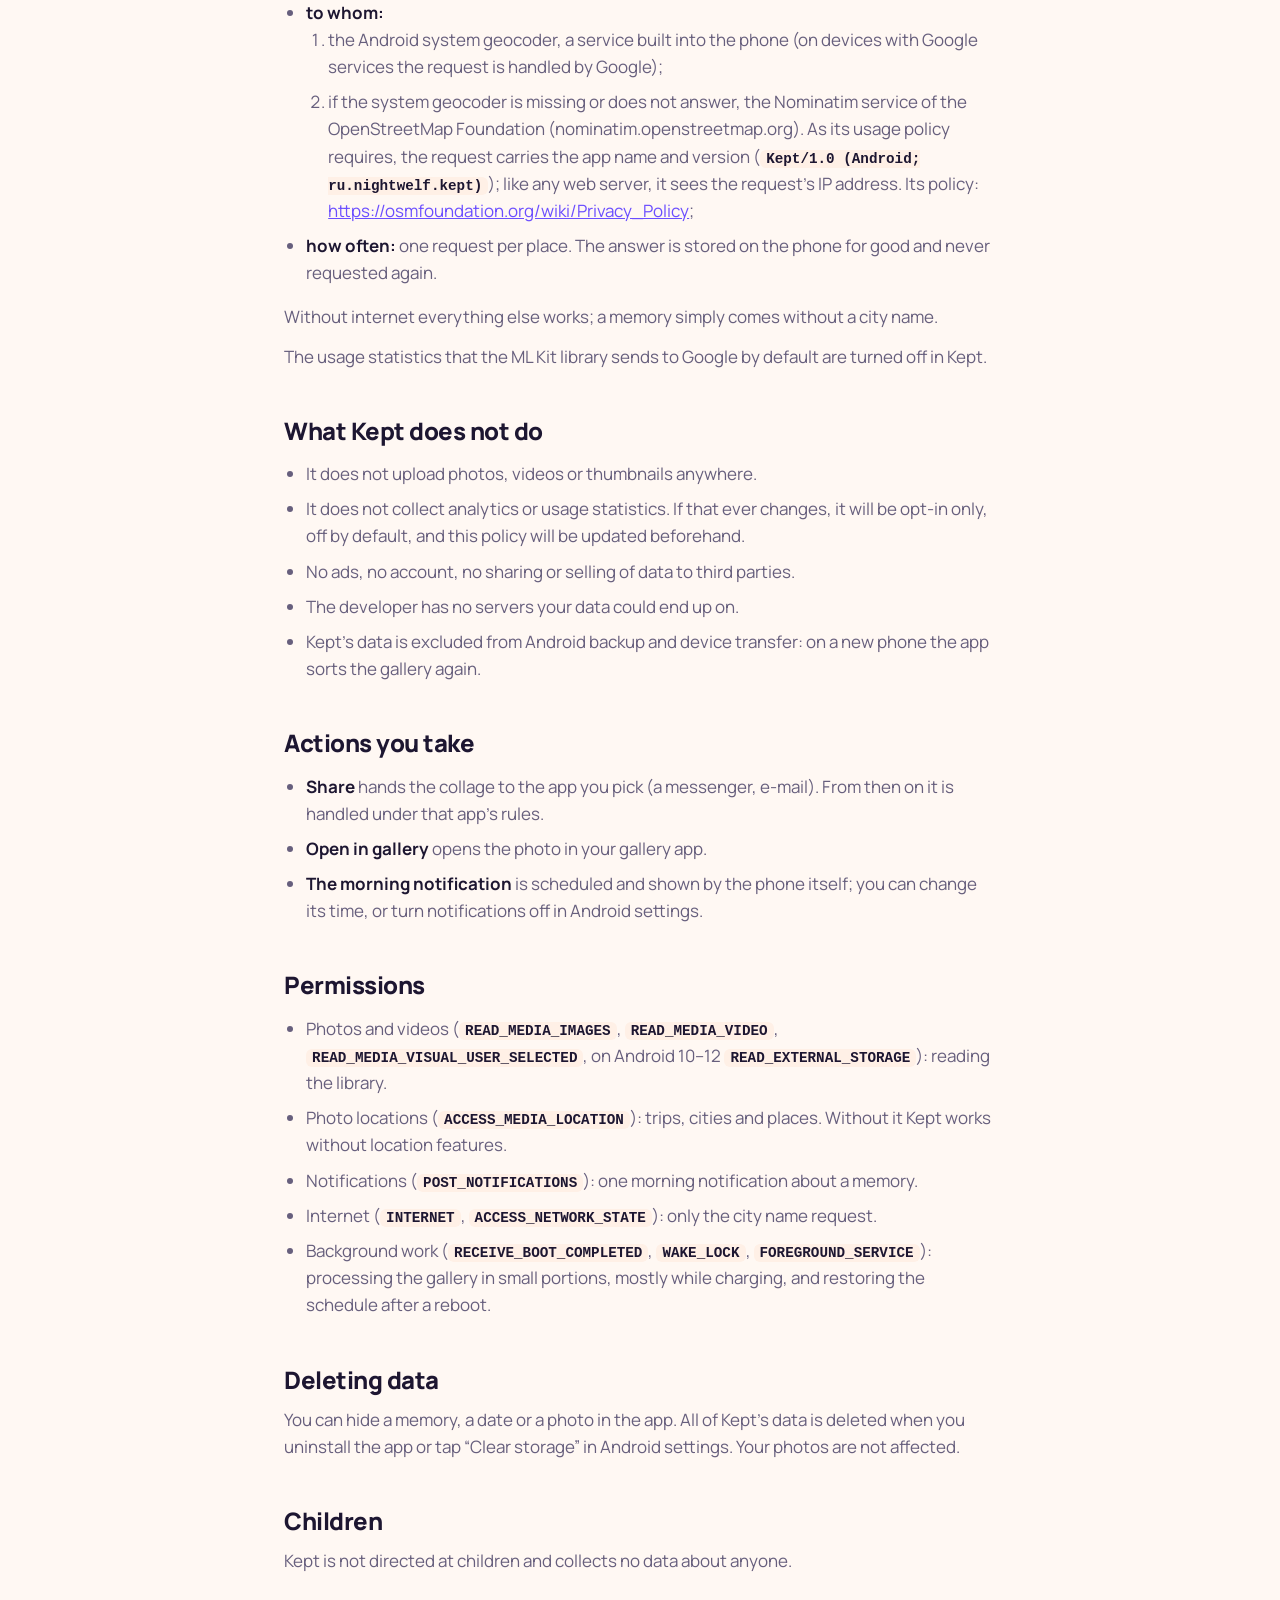
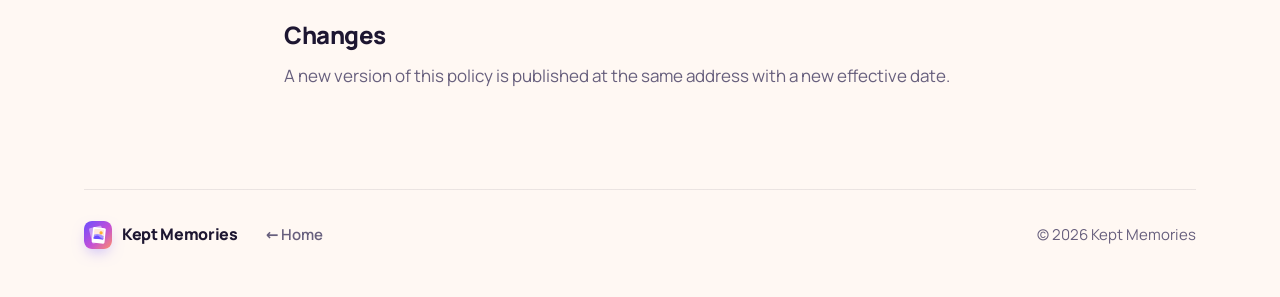
==== commit ae6eded8: "FOREGROUND_SERVICE_DATA_SYNC" ====
--- a/privacy-en.html
+++ b/privacy-en.html
@@ -37,12 +37,13 @@
 <p>All of the following is computed on the phone and stored in the app’s private storage, which other apps cannot access:</p>
 <ul>
 <li>frame quality (sharpness, exposure) and duplicate detection;</li>
-<li>whether a photo has faces, where they are, smiles and open eyes. Kept <strong>does not recognize people</strong>: it does not determine who is in a photo and does not create biometric face templates;</li>
+<li>whether a photo has faces, where they are, smiles and open eyes;</li>
+<li><strong>grouping faces into people</strong> (the “Recognize people” setting, on by default): a built-in SFace model computes a numeric fingerprint of each face (128 numbers), and similar faces are put into groups&nbsp;— that is how memories like “A year in faces” come about. The fingerprints and groups never leave the phone, are not backed up and are not matched against anything outside: Kept does not know who these people are unless you give a person a name yourself. Turning the setting off deletes all fingerprints, groups and names at once;</li>
 <li>content labels (for example “beach”, “food”) by the Google ML Kit model built into the app, without contacting any server;</li>
 <li>events, trips and places where you often take photos (for example home and work), from dates and geotags;</li>
 <li>memory selections and your reactions to them.</li>
 </ul>
-<p>Settings are also kept only on the phone: notification time, memory types, birthdays (a name and a date you enter yourself), hidden dates and folders.</p>
+<p>Settings are also kept only on the phone: notification time, memory types, birthdays (a name and a date you enter yourself), people's names (also only the ones you give), hidden people, hidden dates and folders.</p>
 <h2 id="what-goes-online">What goes online</h2>
 <p>Only a request for the city name of an event:</p>
 <ul>
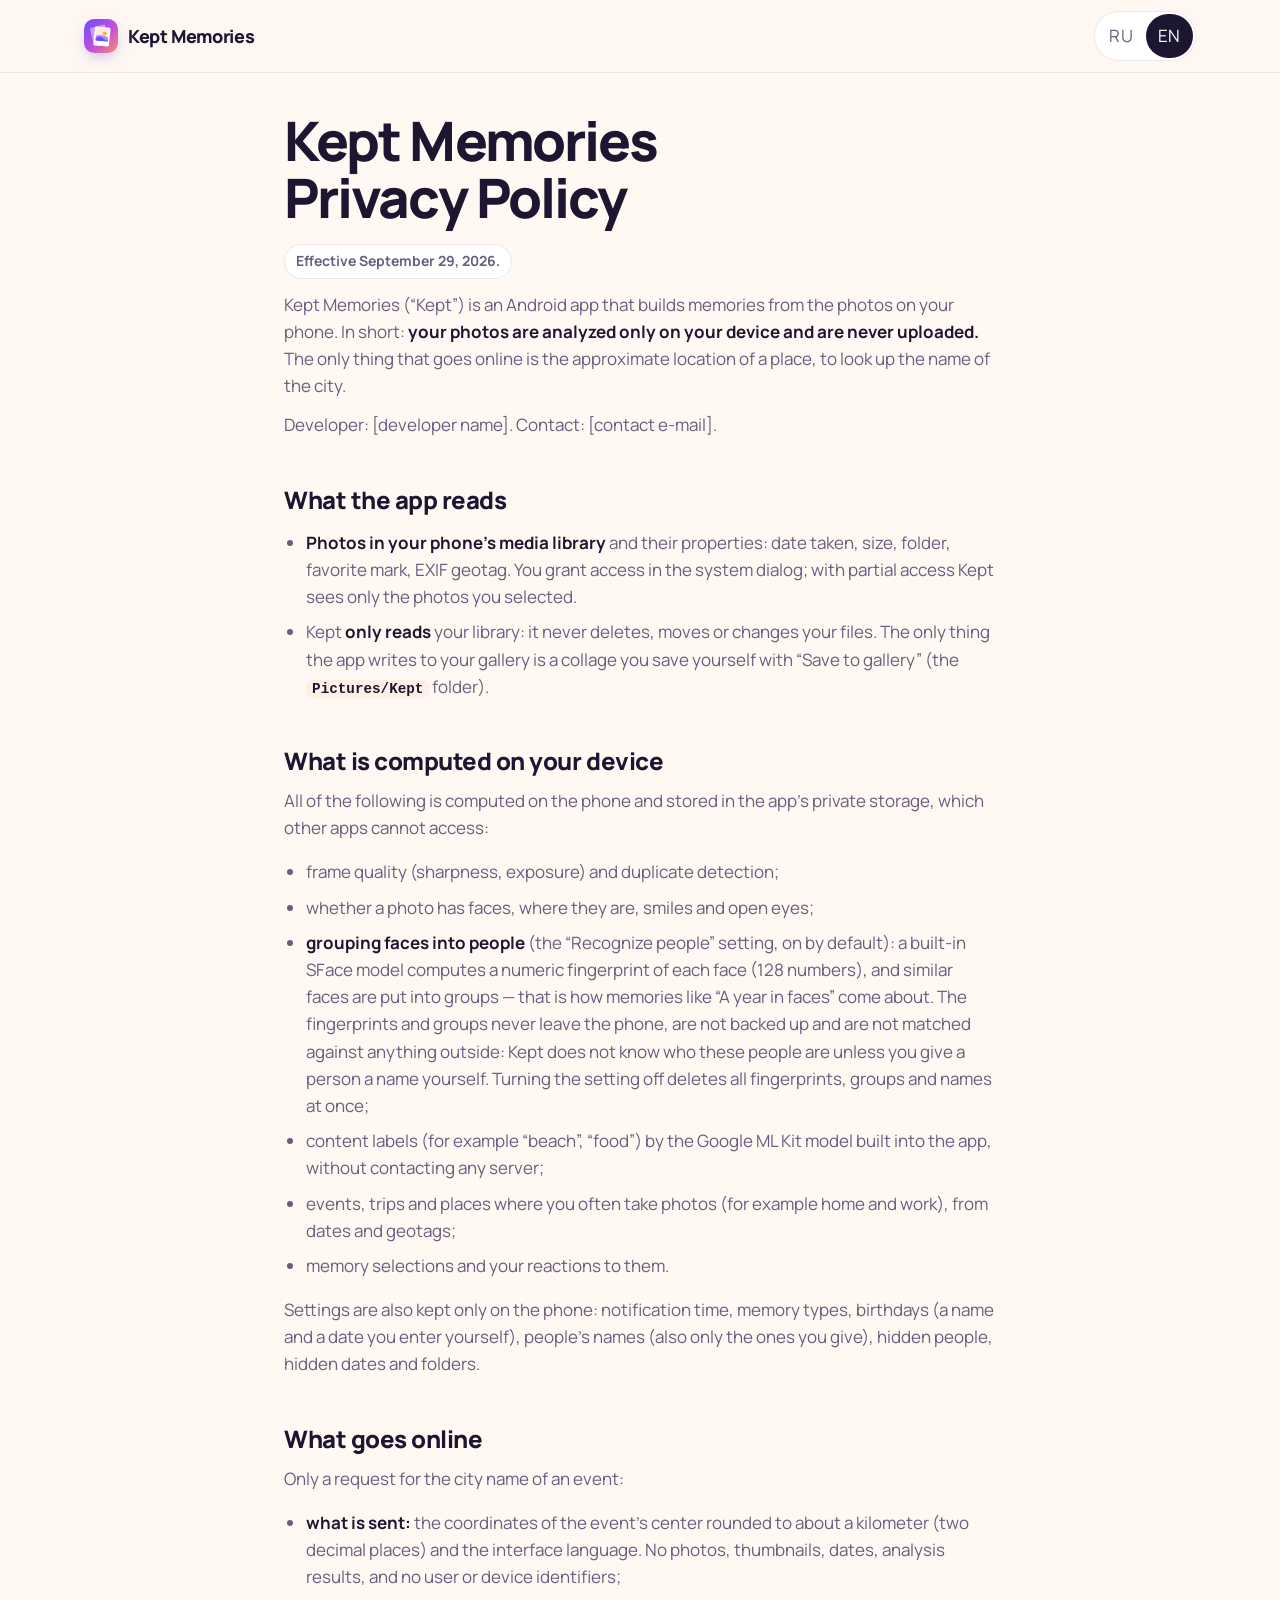
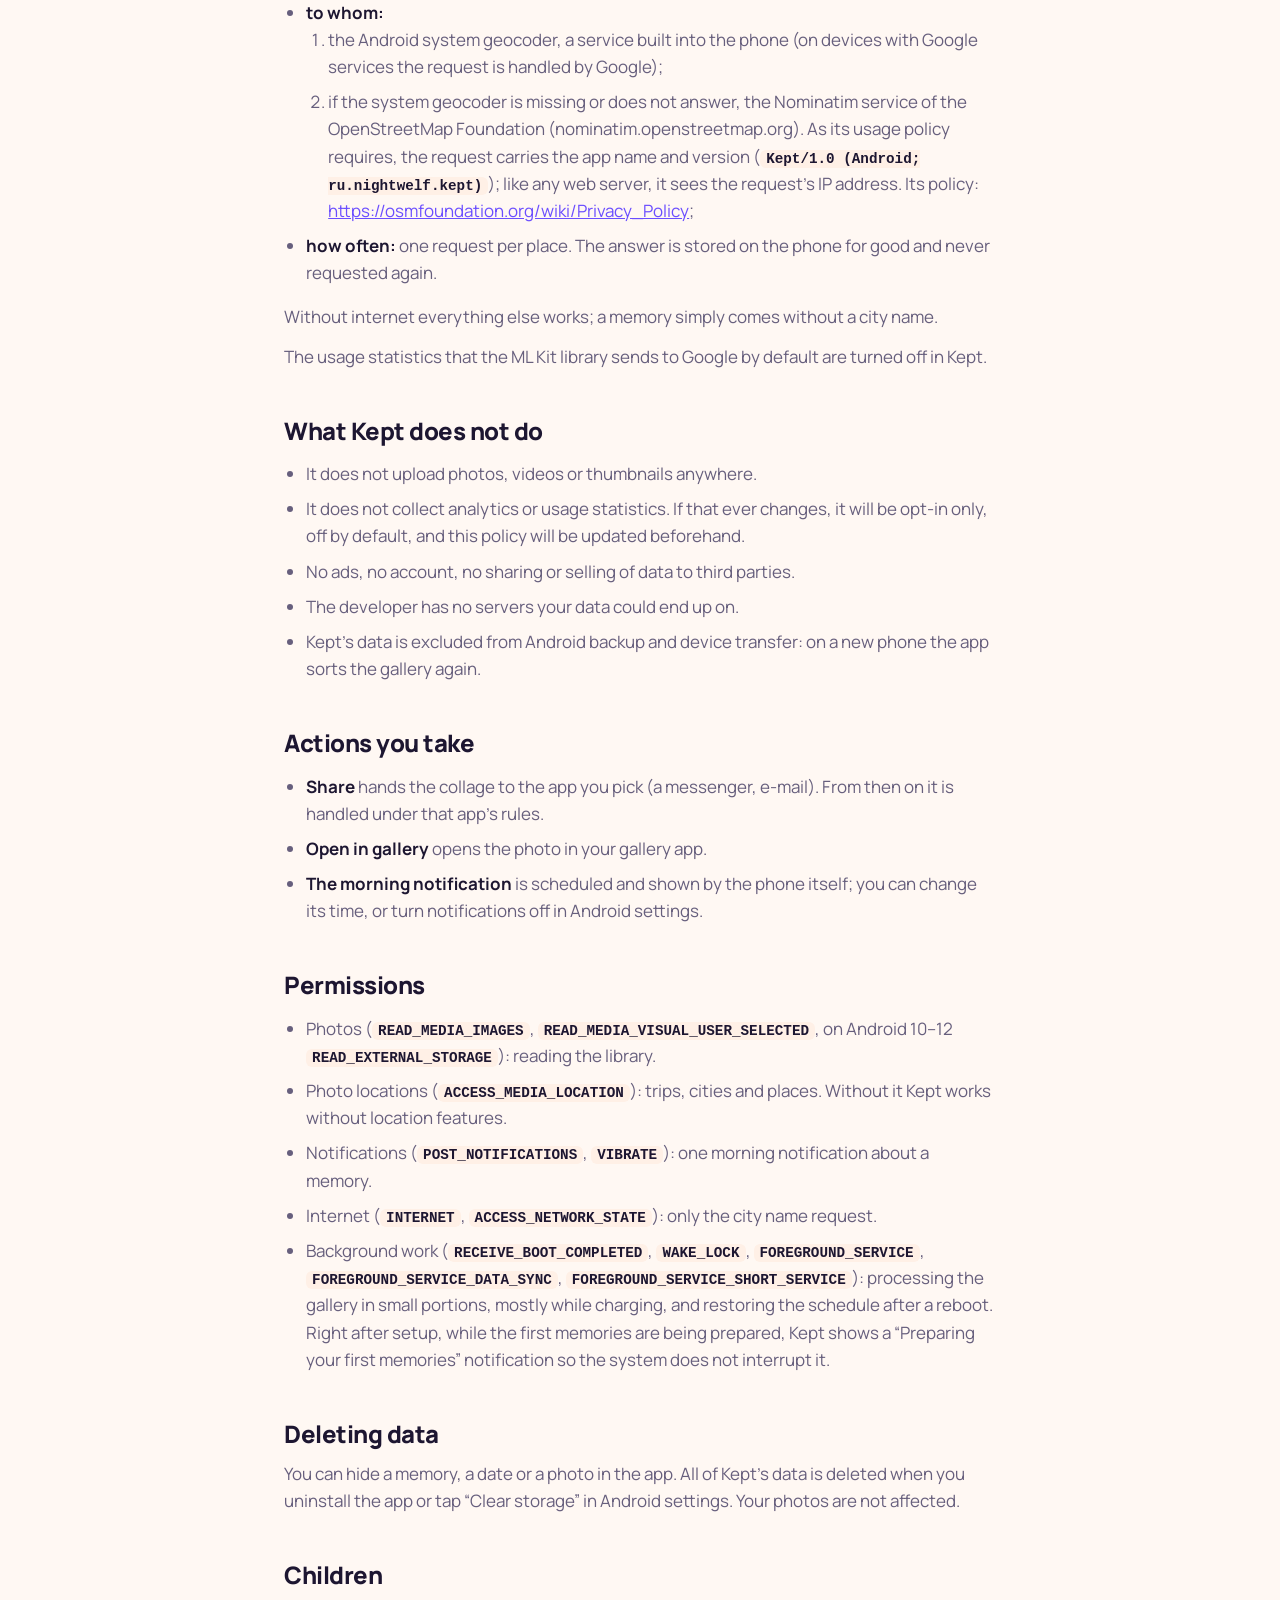
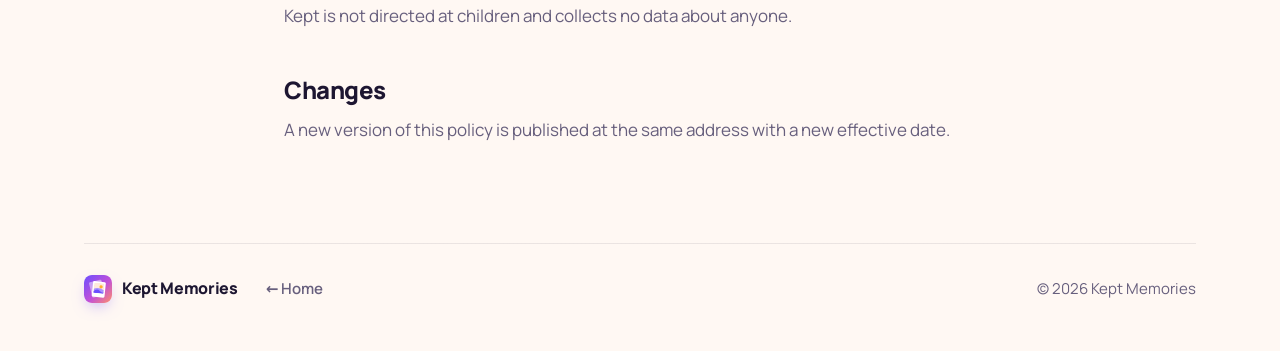
==== commit 3df2688f: "policy update" ====
--- a/privacy-en.html
+++ b/privacy-en.html
@@ -26,11 +26,11 @@
 <main class="wrap doc">
 <h1 id="kept-memories-privacy-policy">Kept Memories Privacy Policy</h1>
 <p>Effective September 29, 2026.</p>
-<p>Kept Memories (“Kept”) is an Android app that builds memories from the photos and videos on your phone. In short: <strong>your photos are analyzed only on your device and are never uploaded.</strong> The only thing that goes online is the approximate location of a place, to look up the name of the city.</p>
+<p>Kept Memories (“Kept”) is an Android app that builds memories from the photos on your phone. In short: <strong>your photos are analyzed only on your device and are never uploaded.</strong> The only thing that goes online is the approximate location of a place, to look up the name of the city.</p>
 <p>Developer: [developer name]. Contact: [contact e-mail].</p>
 <h2 id="what-the-app-reads">What the app reads</h2>
 <ul>
-<li><strong>Photos and videos in your phone’s media library</strong> and their properties: date taken, size, folder, favorite mark, EXIF geotag. You grant access in the system dialog; with partial access Kept sees only the photos you selected.</li>
+<li><strong>Photos in your phone’s media library</strong> and their properties: date taken, size, folder, favorite mark, EXIF geotag. You grant access in the system dialog; with partial access Kept sees only the photos you selected.</li>
 <li>Kept <strong>only reads</strong> your library: it never deletes, moves or changes your files. The only thing the app writes to your gallery is a collage you save yourself with “Save to gallery” (the <code>Pictures/Kept</code> folder).</li>
 </ul>
 <h2 id="what-is-computed-on-your-device">What is computed on your device</h2>
@@ -73,11 +73,11 @@
 </ul>
 <h2 id="permissions">Permissions</h2>
 <ul>
-<li>Photos and videos (<code>READ_MEDIA_IMAGES</code>, <code>READ_MEDIA_VIDEO</code>, <code>READ_MEDIA_VISUAL_USER_SELECTED</code>, on Android 10–12 <code>READ_EXTERNAL_STORAGE</code>): reading the library.</li>
+<li>Photos (<code>READ_MEDIA_IMAGES</code>, <code>READ_MEDIA_VISUAL_USER_SELECTED</code>, on Android 10–12 <code>READ_EXTERNAL_STORAGE</code>): reading the library.</li>
 <li>Photo locations (<code>ACCESS_MEDIA_LOCATION</code>): trips, cities and places. Without it Kept works without location features.</li>
-<li>Notifications (<code>POST_NOTIFICATIONS</code>): one morning notification about a memory.</li>
+<li>Notifications (<code>POST_NOTIFICATIONS</code>, <code>VIBRATE</code>): one morning notification about a memory.</li>
 <li>Internet (<code>INTERNET</code>, <code>ACCESS_NETWORK_STATE</code>): only the city name request.</li>
-<li>Background work (<code>RECEIVE_BOOT_COMPLETED</code>, <code>WAKE_LOCK</code>, <code>FOREGROUND_SERVICE</code>): processing the gallery in small portions, mostly while charging, and restoring the schedule after a reboot.</li>
+<li>Background work (<code>RECEIVE_BOOT_COMPLETED</code>, <code>WAKE_LOCK</code>, <code>FOREGROUND_SERVICE</code>, <code>FOREGROUND_SERVICE_DATA_SYNC</code>, <code>FOREGROUND_SERVICE_SHORT_SERVICE</code>): processing the gallery in small portions, mostly while charging, and restoring the schedule after a reboot. Right after setup, while the first memories are being prepared, Kept shows a “Preparing your first memories” notification so the system does not interrupt it.</li>
 </ul>
 <h2 id="deleting-data">Deleting data</h2>
 <p>You can hide a memory, a date or a photo in the app. All of Kept’s data is deleted when you uninstall the app or tap “Clear storage” in Android settings. Your photos are not affected.</p>
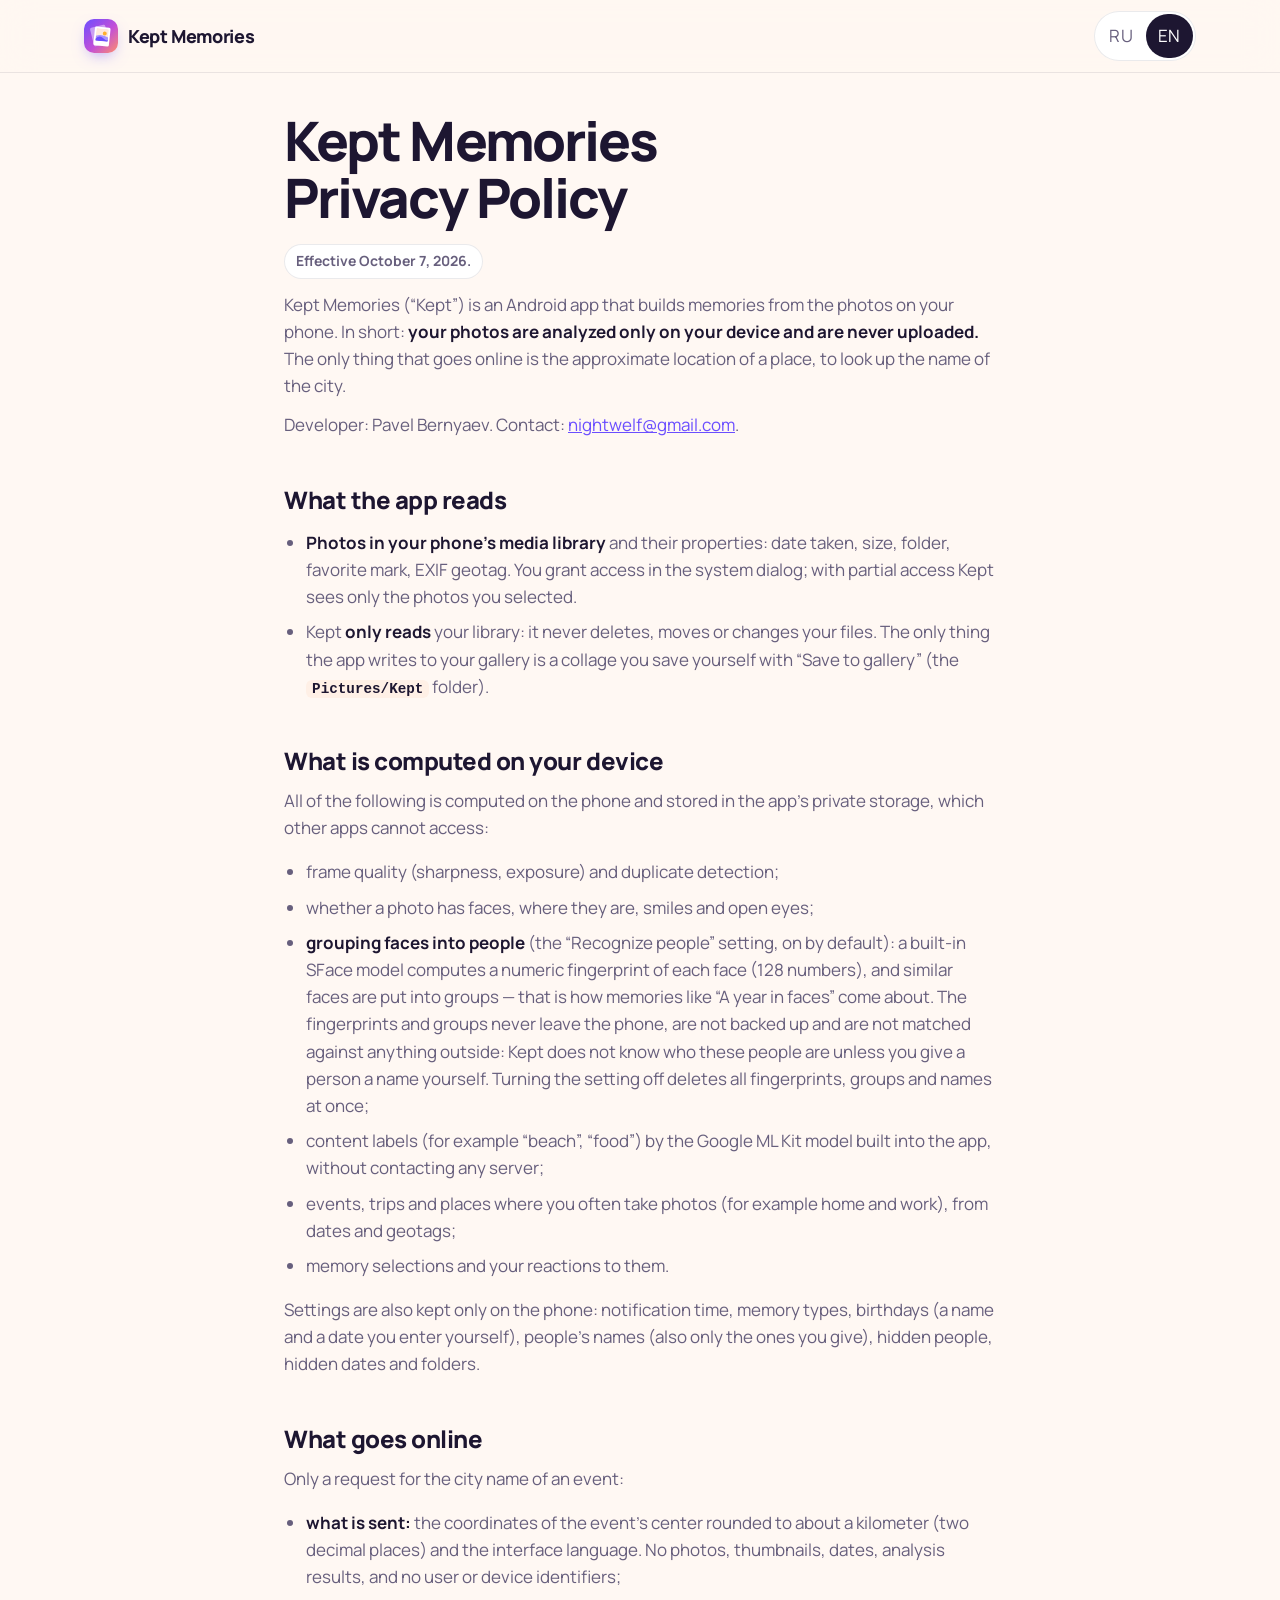
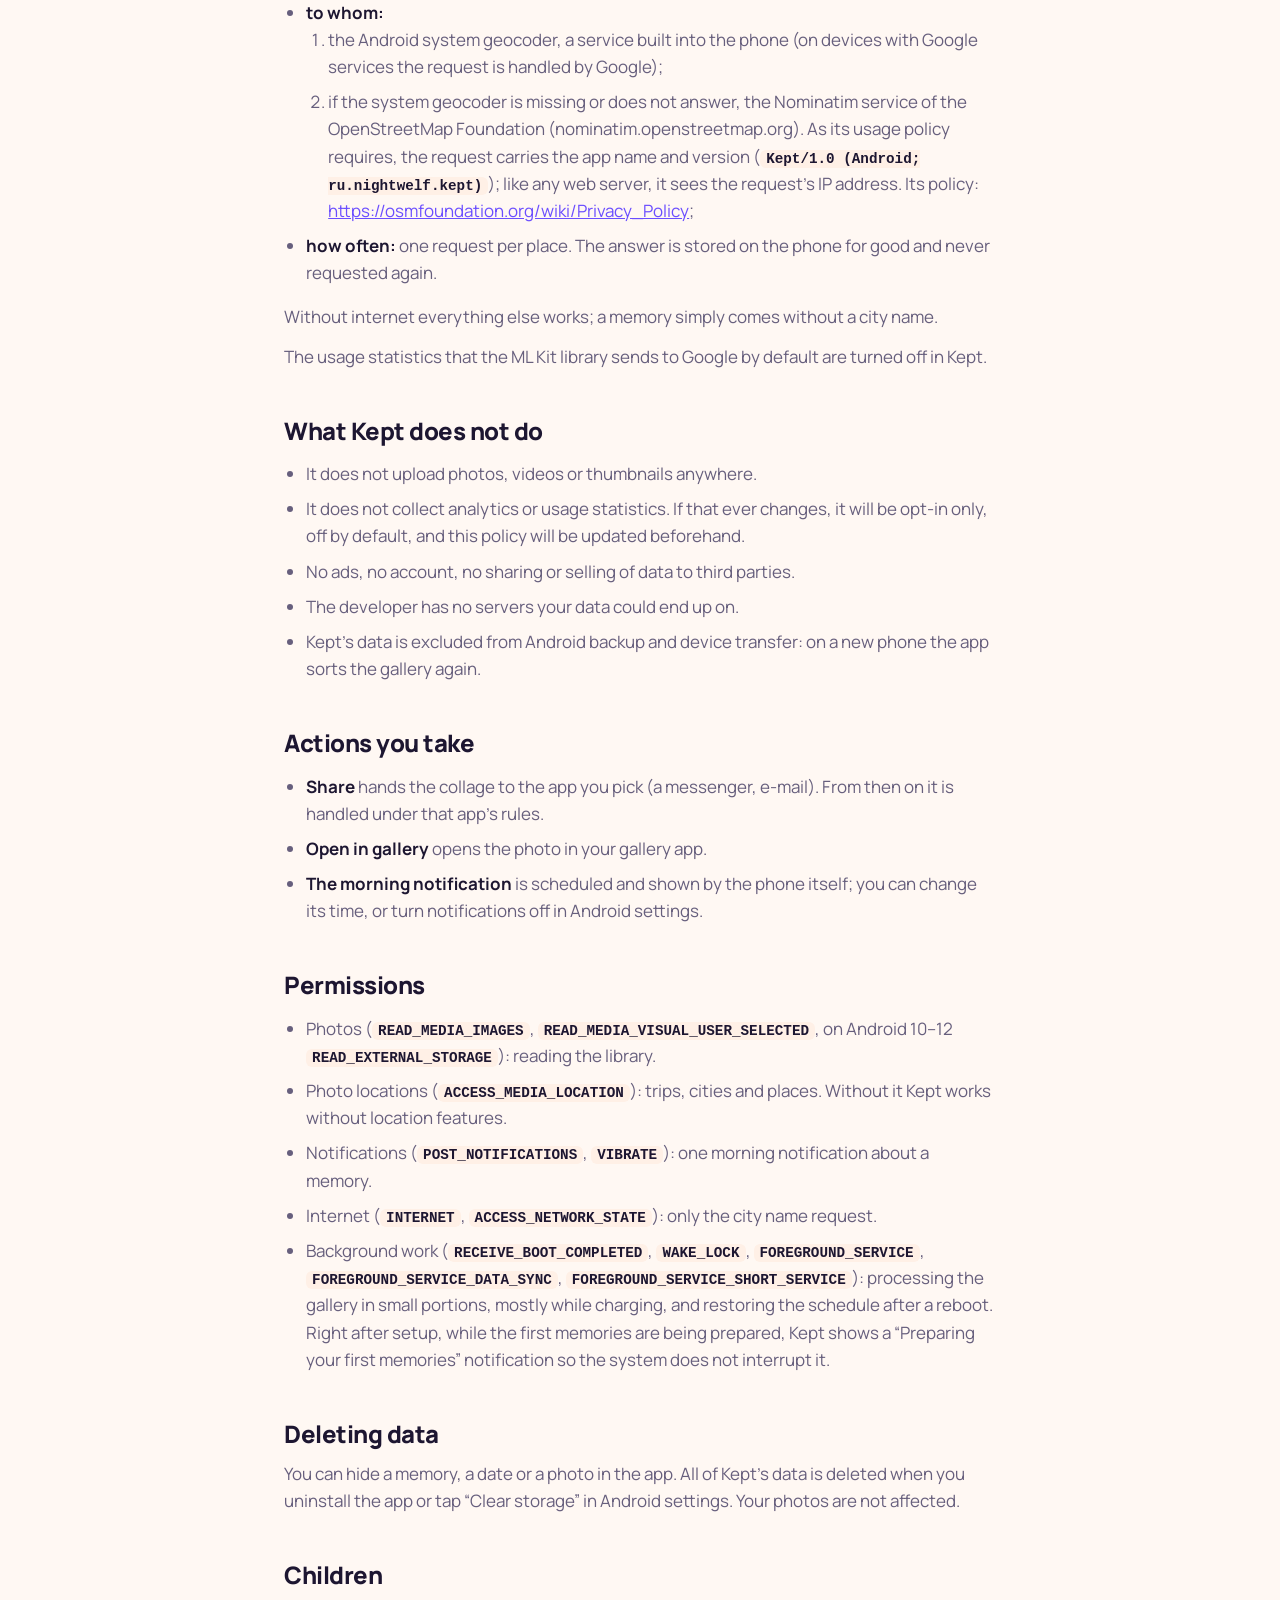
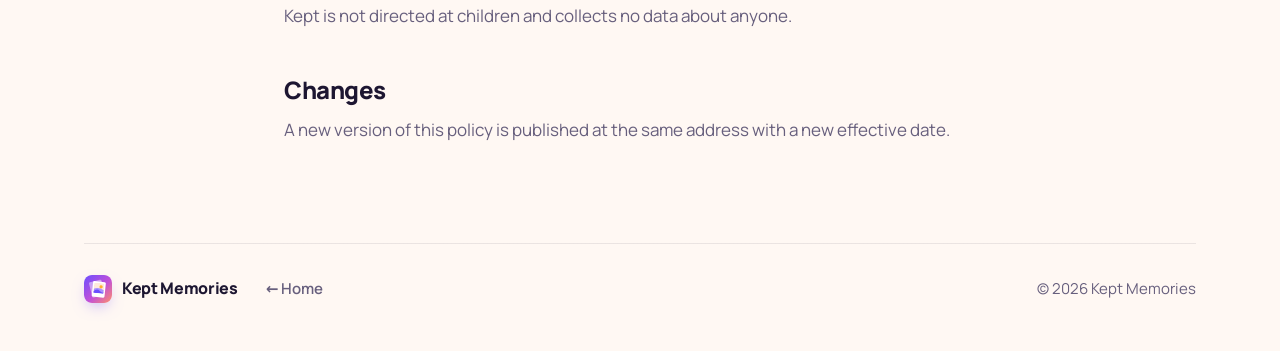
==== commit 1cb4f7f2: "policy update" ====
--- a/privacy-en.html
+++ b/privacy-en.html
@@ -25,9 +25,9 @@
 <!-- The policy itself: edit it here, this page is its only copy. -->
 <main class="wrap doc">
 <h1 id="kept-memories-privacy-policy">Kept Memories Privacy Policy</h1>
-<p>Effective September 29, 2026.</p>
+<p>Effective October 7, 2026.</p>
 <p>Kept Memories (“Kept”) is an Android app that builds memories from the photos on your phone. In short: <strong>your photos are analyzed only on your device and are never uploaded.</strong> The only thing that goes online is the approximate location of a place, to look up the name of the city.</p>
-<p>Developer: [developer name]. Contact: [contact e-mail].</p>
+<p>Developer: Pavel Bernyaev. Contact: <a href="mailto:nightwelf@gmail.com">nightwelf@gmail.com</a>.</p>
 <h2 id="what-the-app-reads">What the app reads</h2>
 <ul>
 <li><strong>Photos in your phone’s media library</strong> and their properties: date taken, size, folder, favorite mark, EXIF geotag. You grant access in the system dialog; with partial access Kept sees only the photos you selected.</li>
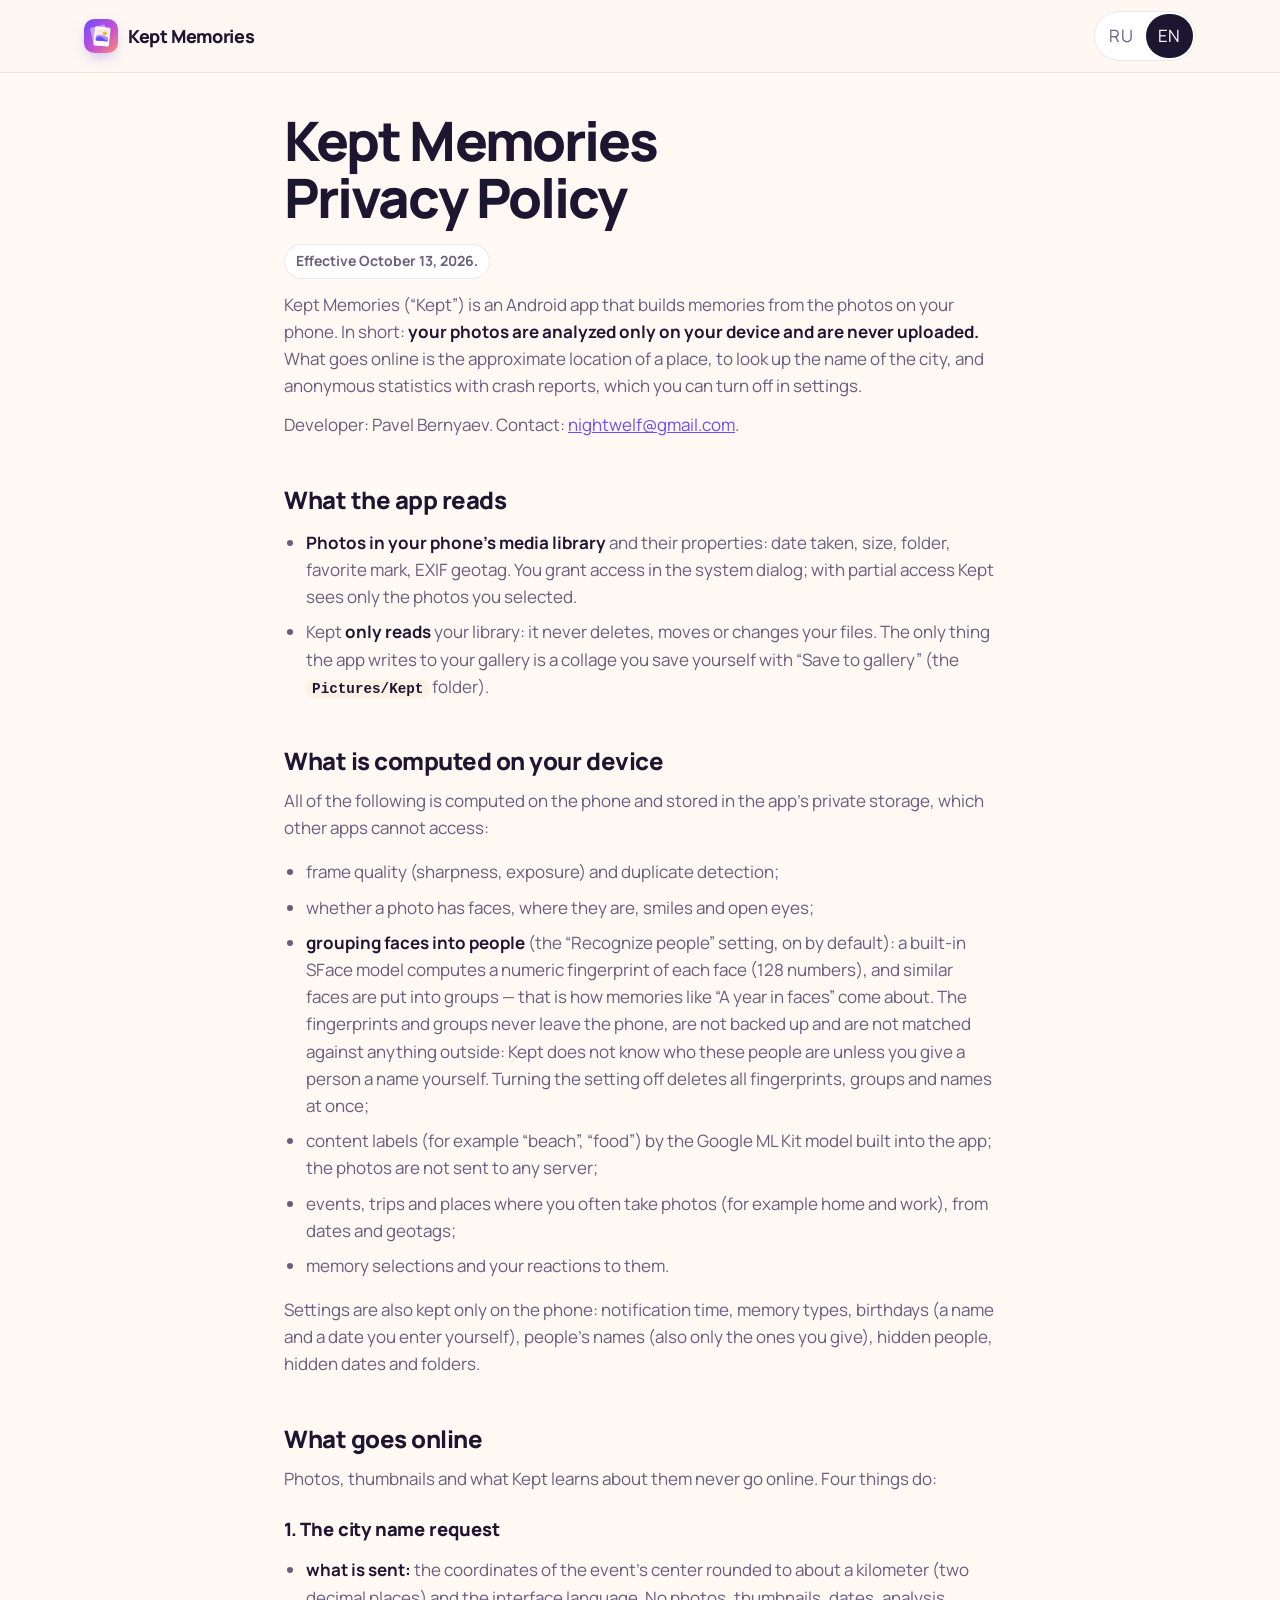
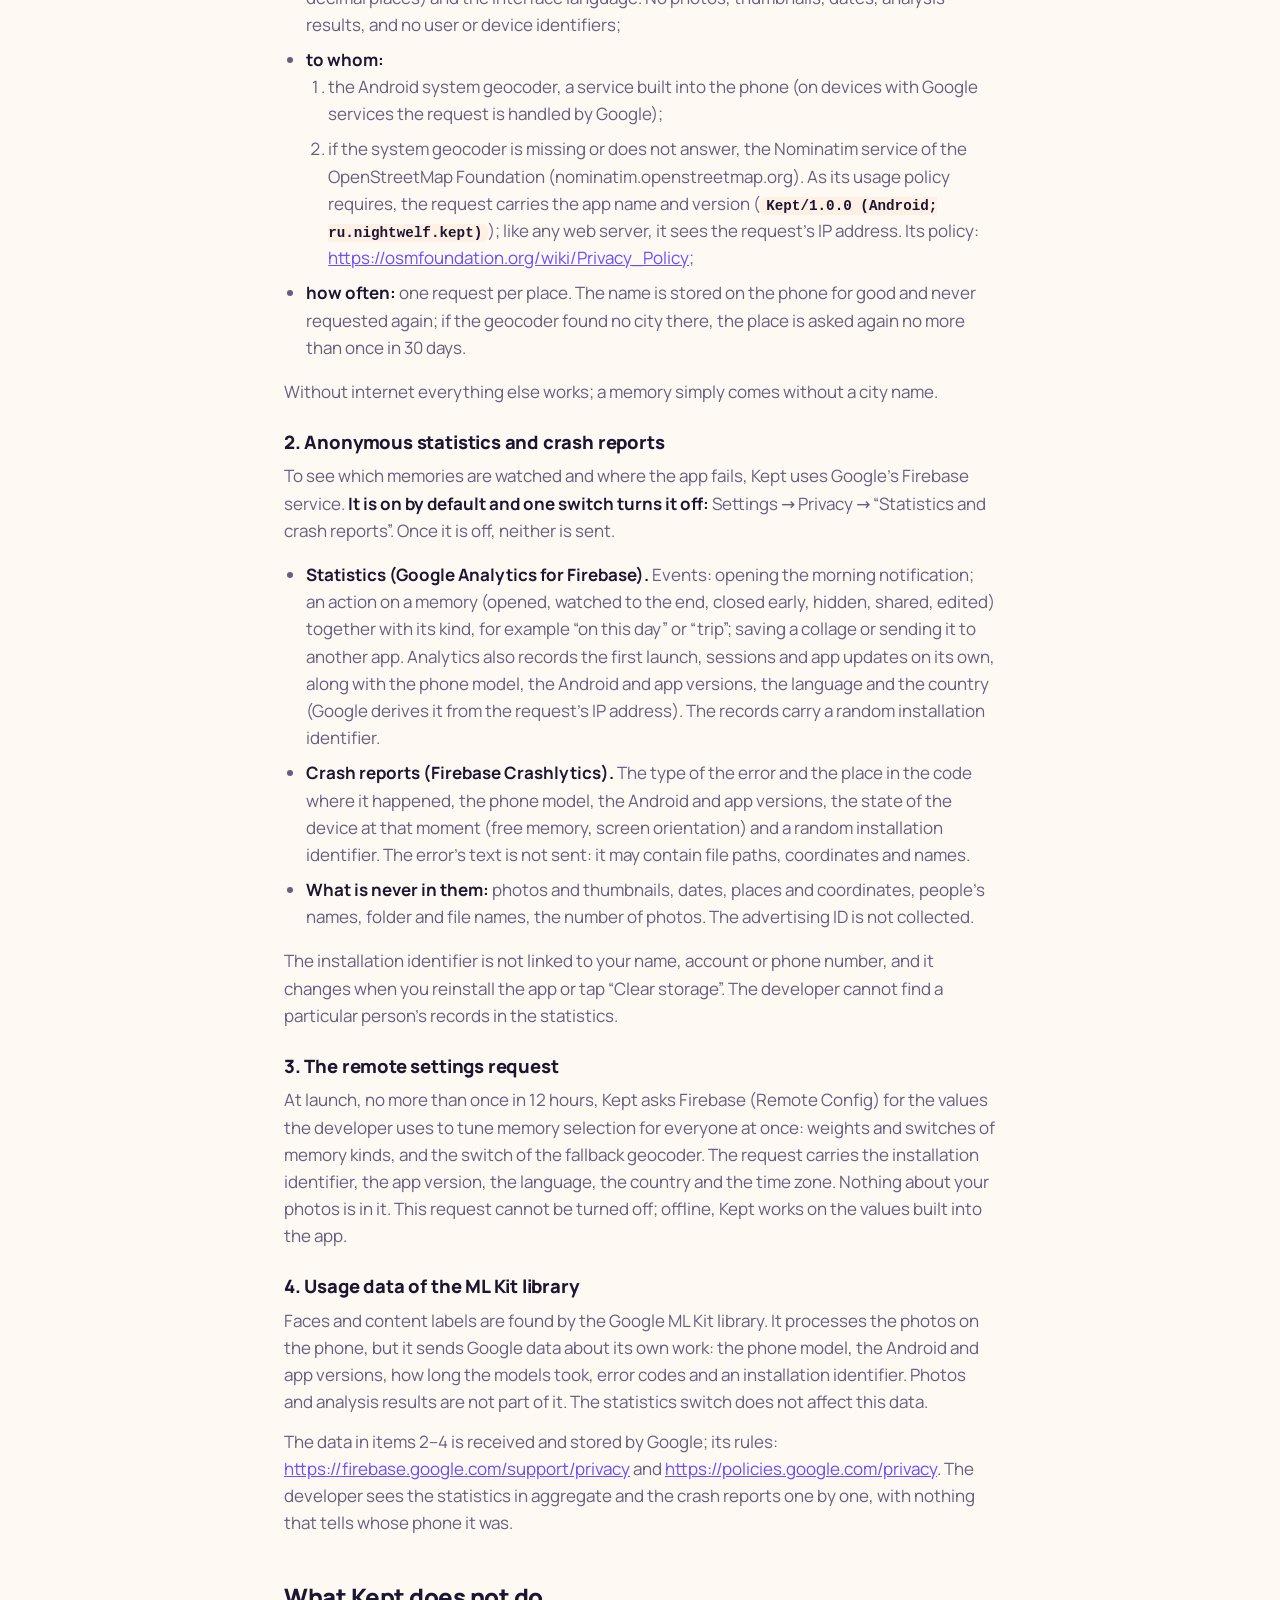
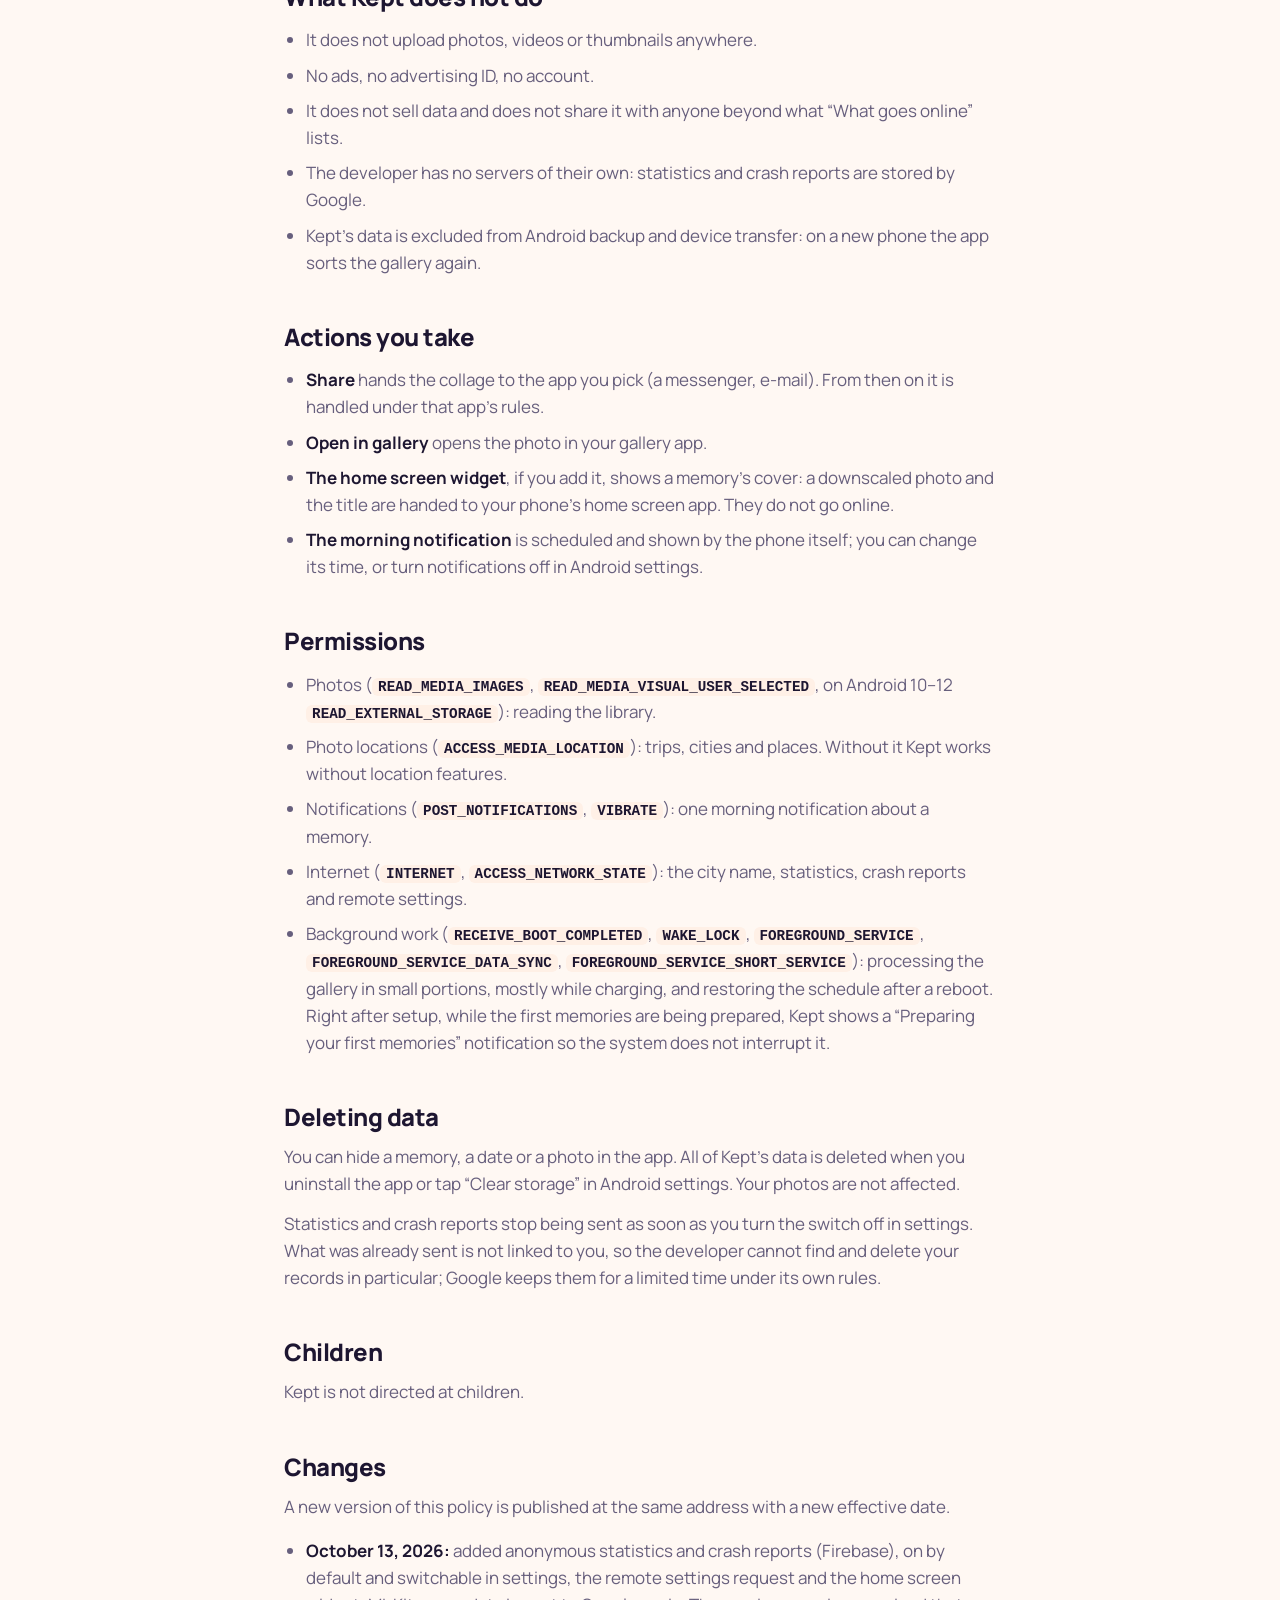
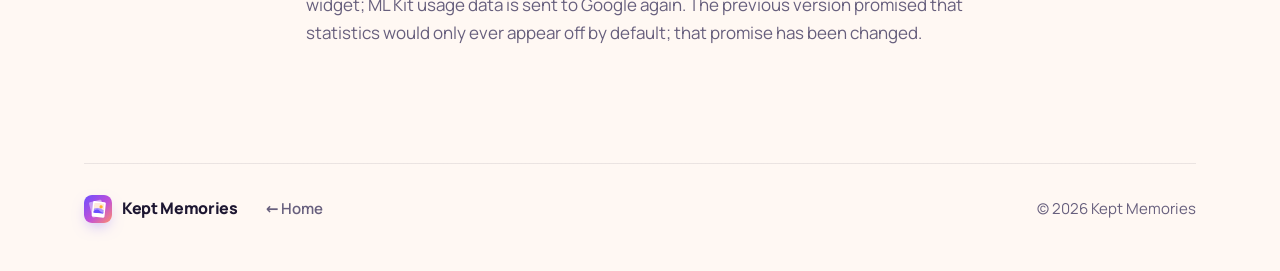
==== commit 756393c2: "Policy: Firebase statistics and crash reports, remote settings, ML Kit usage data; landing: face gro" ====
--- a/privacy-en.html
+++ b/privacy-en.html
@@ -25,8 +25,8 @@
 <!-- The policy itself: edit it here, this page is its only copy. -->
 <main class="wrap doc">
 <h1 id="kept-memories-privacy-policy">Kept Memories Privacy Policy</h1>
-<p>Effective October 7, 2026.</p>
-<p>Kept Memories (“Kept”) is an Android app that builds memories from the photos on your phone. In short: <strong>your photos are analyzed only on your device and are never uploaded.</strong> The only thing that goes online is the approximate location of a place, to look up the name of the city.</p>
+<p>Effective October 13, 2026.</p>
+<p>Kept Memories (“Kept”) is an Android app that builds memories from the photos on your phone. In short: <strong>your photos are analyzed only on your device and are never uploaded.</strong> What goes online is the approximate location of a place, to look up the name of the city, and anonymous statistics with crash reports, which you can turn off in settings.</p>
 <p>Developer: Pavel Bernyaev. Contact: <a href="mailto:nightwelf@gmail.com">nightwelf@gmail.com</a>.</p>
 <h2 id="what-the-app-reads">What the app reads</h2>
 <ul>
@@ -39,36 +39,50 @@
 <li>frame quality (sharpness, exposure) and duplicate detection;</li>
 <li>whether a photo has faces, where they are, smiles and open eyes;</li>
 <li><strong>grouping faces into people</strong> (the “Recognize people” setting, on by default): a built-in SFace model computes a numeric fingerprint of each face (128 numbers), and similar faces are put into groups&nbsp;— that is how memories like “A year in faces” come about. The fingerprints and groups never leave the phone, are not backed up and are not matched against anything outside: Kept does not know who these people are unless you give a person a name yourself. Turning the setting off deletes all fingerprints, groups and names at once;</li>
-<li>content labels (for example “beach”, “food”) by the Google ML Kit model built into the app, without contacting any server;</li>
+<li>content labels (for example “beach”, “food”) by the Google ML Kit model built into the app; the photos are not sent to any server;</li>
 <li>events, trips and places where you often take photos (for example home and work), from dates and geotags;</li>
 <li>memory selections and your reactions to them.</li>
 </ul>
 <p>Settings are also kept only on the phone: notification time, memory types, birthdays (a name and a date you enter yourself), people's names (also only the ones you give), hidden people, hidden dates and folders.</p>
 <h2 id="what-goes-online">What goes online</h2>
-<p>Only a request for the city name of an event:</p>
+<p>Photos, thumbnails and what Kept learns about them never go online. Four things do:</p>
+<h3 id="city-name">1. The city name request</h3>
 <ul>
 <li><strong>what is sent:</strong> the coordinates of the event’s center rounded to about a kilometer (two decimal places) and the interface language. No photos, thumbnails, dates, analysis results, and no user or device identifiers;</li>
 <li><strong>to whom:</strong>
 <ol type="1">
 <li>the Android system geocoder, a service built into the phone (on devices with Google services the request is handled by Google);</li>
-<li>if the system geocoder is missing or does not answer, the Nominatim service of the OpenStreetMap Foundation (nominatim.openstreetmap.org). As its usage policy requires, the request carries the app name and version (<code>Kept/1.0 (Android; ru.nightwelf.kept)</code>); like any web server, it sees the request’s IP address. Its policy: <a href="https://osmfoundation.org/wiki/Privacy_Policy" class="uri">https://osmfoundation.org/wiki/Privacy_Policy</a>;</li>
+<li>if the system geocoder is missing or does not answer, the Nominatim service of the OpenStreetMap Foundation (nominatim.openstreetmap.org). As its usage policy requires, the request carries the app name and version (<code>Kept/1.0.0 (Android; ru.nightwelf.kept)</code>); like any web server, it sees the request’s IP address. Its policy: <a href="https://osmfoundation.org/wiki/Privacy_Policy" class="uri">https://osmfoundation.org/wiki/Privacy_Policy</a>;</li>
 </ol></li>
-<li><strong>how often:</strong> one request per place. The answer is stored on the phone for good and never requested again.</li>
+<li><strong>how often:</strong> one request per place. The name is stored on the phone for good and never requested again; if the geocoder found no city there, the place is asked again no more than once in 30 days.</li>
 </ul>
 <p>Without internet everything else works; a memory simply comes without a city name.</p>
-<p>The usage statistics that the ML Kit library sends to Google by default are turned off in Kept.</p>
+<h3 id="statistics-and-crash-reports">2. Anonymous statistics and crash reports</h3>
+<p>To see which memories are watched and where the app fails, Kept uses Google’s Firebase service. <strong>It is on by default and one switch turns it off:</strong> Settings → Privacy → “Statistics and crash reports”. Once it is off, neither is sent.</p>
+<ul>
+<li><strong>Statistics (Google Analytics for Firebase).</strong> Events: opening the morning notification; an action on a memory (opened, watched to the end, closed early, hidden, shared, edited) together with its kind, for example “on this day” or “trip”; saving a collage or sending it to another app. Analytics also records the first launch, sessions and app updates on its own, along with the phone model, the Android and app versions, the language and the country (Google derives it from the request’s IP address). The records carry a random installation identifier.</li>
+<li><strong>Crash reports (Firebase Crashlytics).</strong> The type of the error and the place in the code where it happened, the phone model, the Android and app versions, the state of the device at that moment (free memory, screen orientation) and a random installation identifier. The error’s text is not sent: it may contain file paths, coordinates and names.</li>
+<li><strong>What is never in them:</strong> photos and thumbnails, dates, places and coordinates, people’s names, folder and file names, the number of photos. The advertising ID is not collected.</li>
+</ul>
+<p>The installation identifier is not linked to your name, account or phone number, and it changes when you reinstall the app or tap “Clear storage”. The developer cannot find a particular person’s records in the statistics.</p>
+<h3 id="remote-settings">3. The remote settings request</h3>
+<p>At launch, no more than once in 12 hours, Kept asks Firebase (Remote Config) for the values the developer uses to tune memory selection for everyone at once: weights and switches of memory kinds, and the switch of the fallback geocoder. The request carries the installation identifier, the app version, the language, the country and the time zone. Nothing about your photos is in it. This request cannot be turned off; offline, Kept works on the values built into the app.</p>
+<h3 id="ml-kit-usage-data">4. Usage data of the ML Kit library</h3>
+<p>Faces and content labels are found by the Google ML Kit library. It processes the photos on the phone, but it sends Google data about its own work: the phone model, the Android and app versions, how long the models took, error codes and an installation identifier. Photos and analysis results are not part of it. The statistics switch does not affect this data.</p>
+<p>The data in items 2–4 is received and stored by Google; its rules: <a href="https://firebase.google.com/support/privacy" class="uri">https://firebase.google.com/support/privacy</a> and <a href="https://policies.google.com/privacy" class="uri">https://policies.google.com/privacy</a>. The developer sees the statistics in aggregate and the crash reports one by one, with nothing that tells whose phone it was.</p>
 <h2 id="what-kept-does-not-do">What Kept does not do</h2>
 <ul>
 <li>It does not upload photos, videos or thumbnails anywhere.</li>
-<li>It does not collect analytics or usage statistics. If that ever changes, it will be opt-in only, off by default, and this policy will be updated beforehand.</li>
-<li>No ads, no account, no sharing or selling of data to third parties.</li>
-<li>The developer has no servers your data could end up on.</li>
+<li>No ads, no advertising ID, no account.</li>
+<li>It does not sell data and does not share it with anyone beyond what “What goes online” lists.</li>
+<li>The developer has no servers of their own: statistics and crash reports are stored by Google.</li>
 <li>Kept’s data is excluded from Android backup and device transfer: on a new phone the app sorts the gallery again.</li>
 </ul>
 <h2 id="actions-you-take">Actions you take</h2>
 <ul>
 <li><strong>Share</strong> hands the collage to the app you pick (a messenger, e-mail). From then on it is handled under that app’s rules.</li>
 <li><strong>Open in gallery</strong> opens the photo in your gallery app.</li>
+<li><strong>The home screen widget</strong>, if you add it, shows a memory’s cover: a downscaled photo and the title are handed to your phone’s home screen app. They do not go online.</li>
 <li><strong>The morning notification</strong> is scheduled and shown by the phone itself; you can change its time, or turn notifications off in Android settings.</li>
 </ul>
 <h2 id="permissions">Permissions</h2>
@@ -76,15 +90,19 @@
 <li>Photos (<code>READ_MEDIA_IMAGES</code>, <code>READ_MEDIA_VISUAL_USER_SELECTED</code>, on Android 10–12 <code>READ_EXTERNAL_STORAGE</code>): reading the library.</li>
 <li>Photo locations (<code>ACCESS_MEDIA_LOCATION</code>): trips, cities and places. Without it Kept works without location features.</li>
 <li>Notifications (<code>POST_NOTIFICATIONS</code>, <code>VIBRATE</code>): one morning notification about a memory.</li>
-<li>Internet (<code>INTERNET</code>, <code>ACCESS_NETWORK_STATE</code>): only the city name request.</li>
+<li>Internet (<code>INTERNET</code>, <code>ACCESS_NETWORK_STATE</code>): the city name, statistics, crash reports and remote settings.</li>
 <li>Background work (<code>RECEIVE_BOOT_COMPLETED</code>, <code>WAKE_LOCK</code>, <code>FOREGROUND_SERVICE</code>, <code>FOREGROUND_SERVICE_DATA_SYNC</code>, <code>FOREGROUND_SERVICE_SHORT_SERVICE</code>): processing the gallery in small portions, mostly while charging, and restoring the schedule after a reboot. Right after setup, while the first memories are being prepared, Kept shows a “Preparing your first memories” notification so the system does not interrupt it.</li>
 </ul>
 <h2 id="deleting-data">Deleting data</h2>
 <p>You can hide a memory, a date or a photo in the app. All of Kept’s data is deleted when you uninstall the app or tap “Clear storage” in Android settings. Your photos are not affected.</p>
+<p>Statistics and crash reports stop being sent as soon as you turn the switch off in settings. What was already sent is not linked to you, so the developer cannot find and delete your records in particular; Google keeps them for a limited time under its own rules.</p>
 <h2 id="children">Children</h2>
-<p>Kept is not directed at children and collects no data about anyone.</p>
+<p>Kept is not directed at children.</p>
 <h2 id="changes">Changes</h2>
 <p>A new version of this policy is published at the same address with a new effective date.</p>
+<ul>
+<li><strong>October 13, 2026:</strong> added anonymous statistics and crash reports (Firebase), on by default and switchable in settings, the remote settings request and the home screen widget; ML Kit usage data is sent to Google again. The previous version promised that statistics would only ever appear off by default; that promise has been changed.</li>
+</ul>
 </main>
 
 <footer class="footer">
--- a/assets/style.css
+++ b/assets/style.css
@@ -1289,6 +1289,11 @@
   font-size: 1.5rem;
   letter-spacing: -0.02em;
 }
+.doc h3 {
+  margin: 28px 0 10px;
+  font-size: 1.15rem;
+  letter-spacing: -0.01em;
+}
 .doc p,
 .doc li {
   color: var(--muted);
